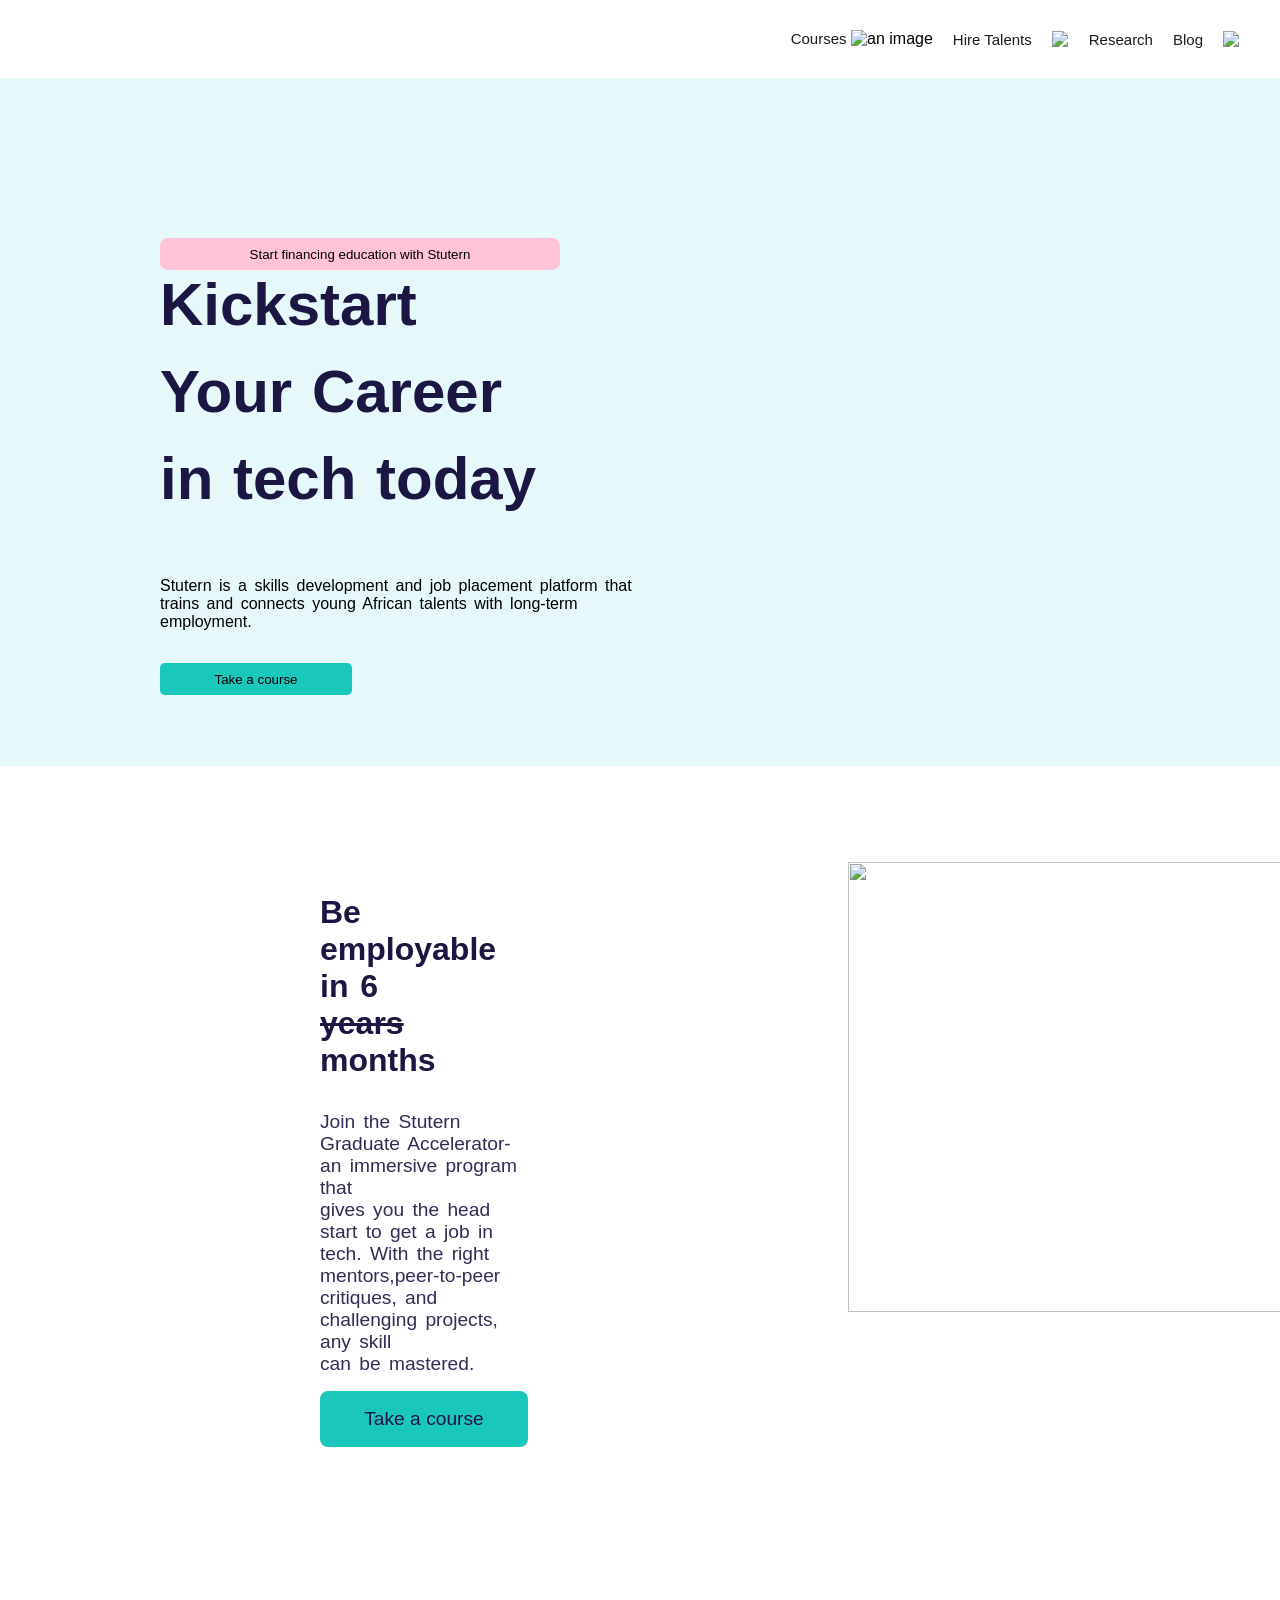
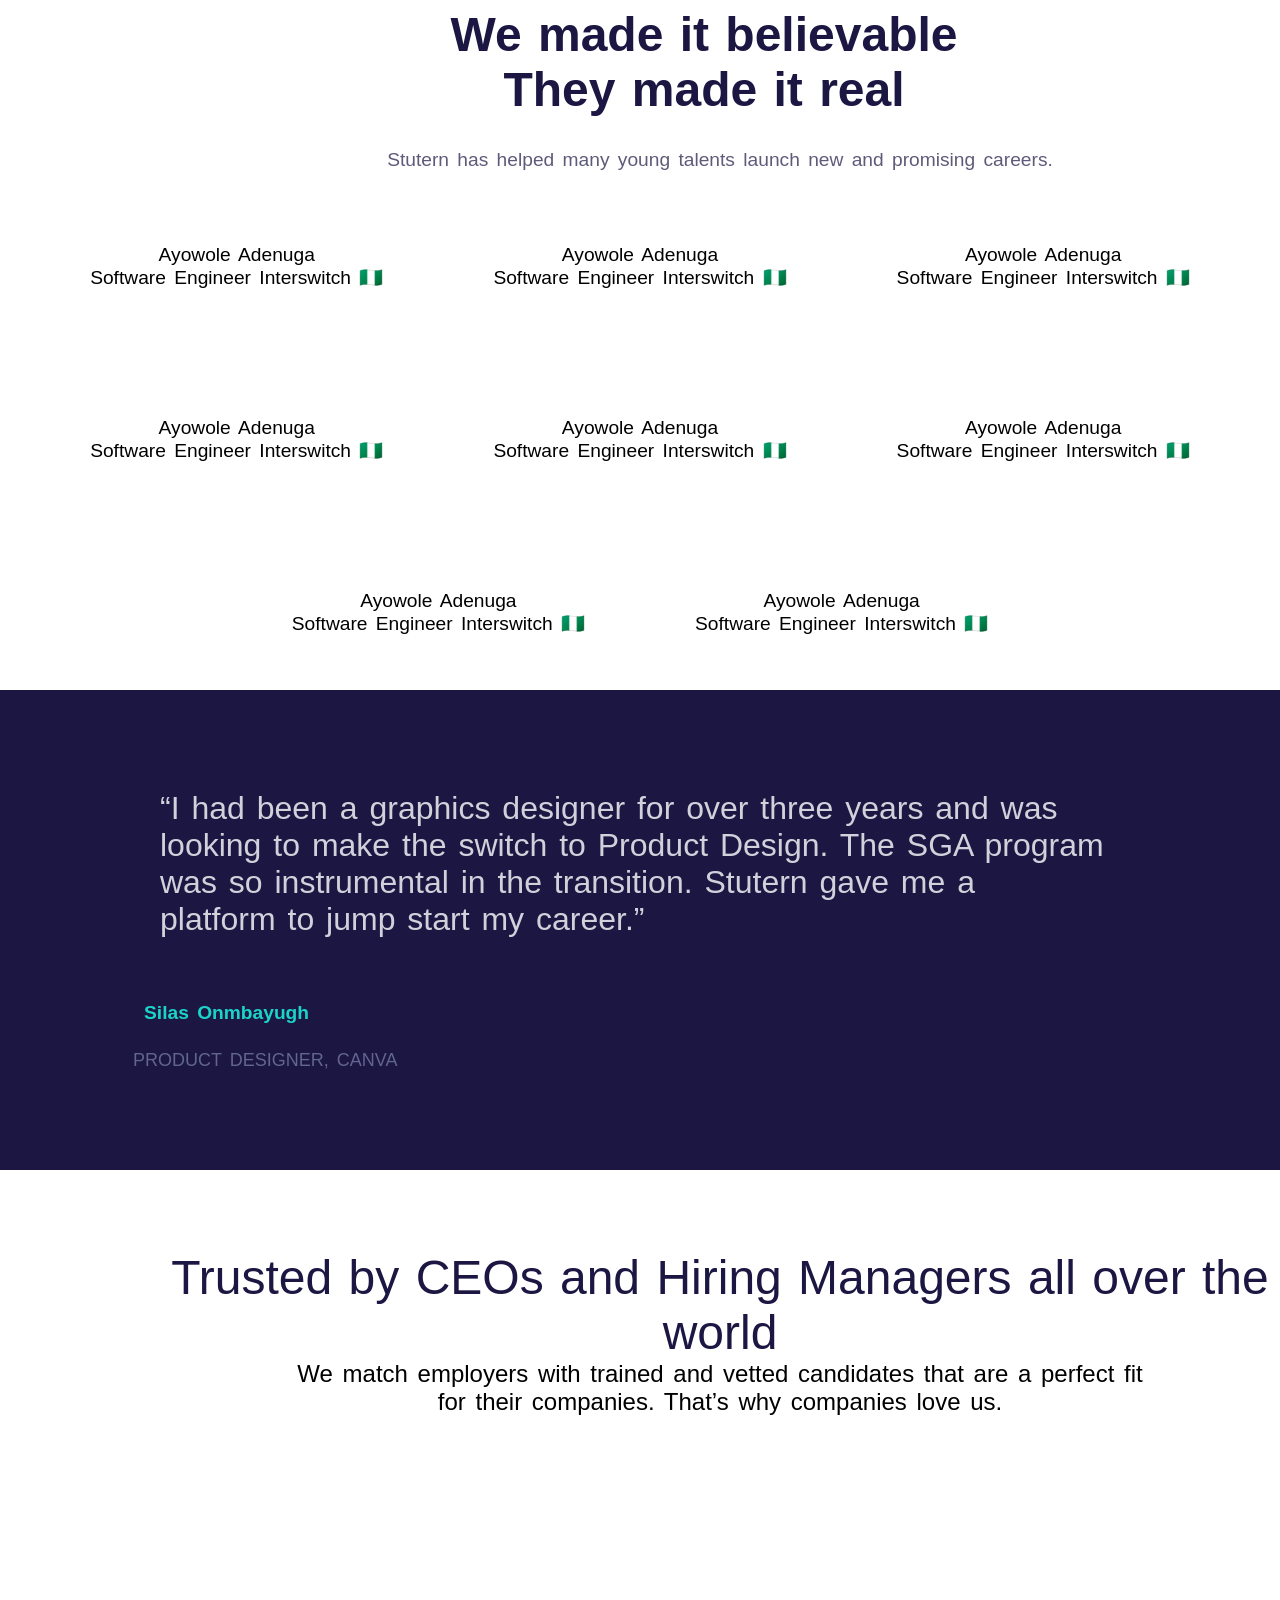
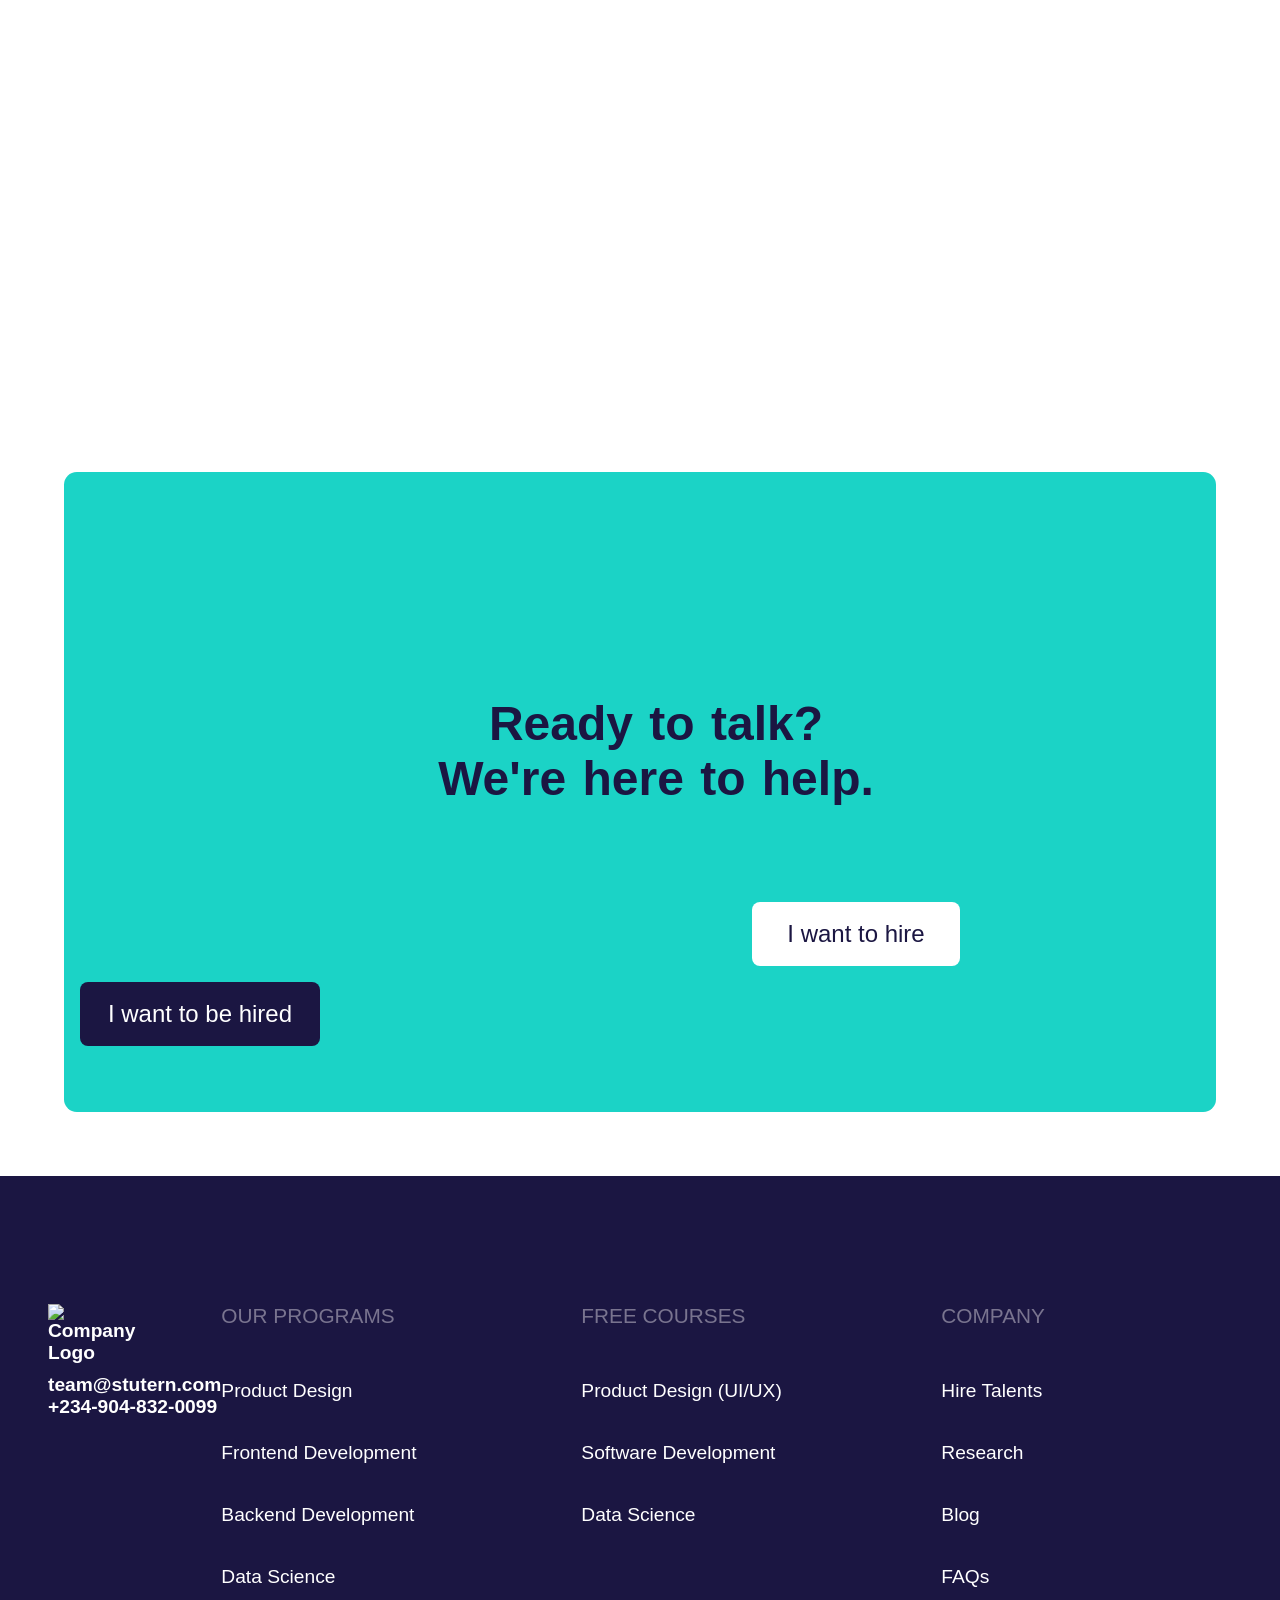
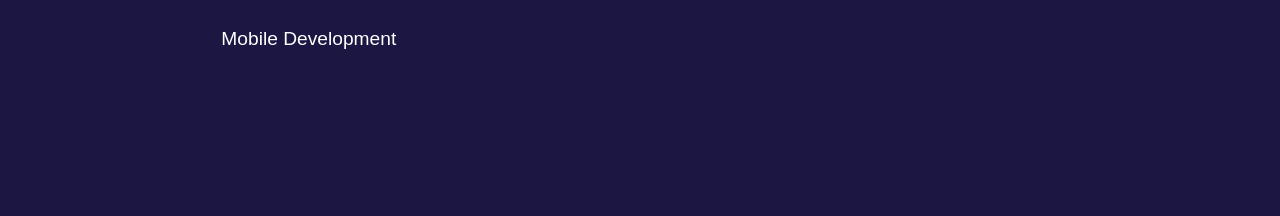
==== index.html @ 78ec4052 "a change" ====
<!DOCTYPE html>
<html lang="en">
  <head>
    <meta charset="UTF-8" />
    <meta name="viewport" content="width=device-width, initial-scale=1.0" />
    <title>Classwork</title>
    <link rel="stylesheet" href="D2W4 STUTERN Classwork.css" />
  </head>
  <body>
    <nav>
      <img src="https://cdn4.iconfinder.com/data/icons/universal-arrow-collection/64/Arrow_Direction_Navigation_Interface_UI-54-512.png" alt="an image"
      width="17px"
      height="17px">
      <a href="#">Blog</a>
      <a href="#">Research</a>
      <img src="https://cdn4.iconfinder.com/data/icons/universal-arrow-collection/64/Arrow_Direction_Navigation_Interface_UI-54-512.png" alt="an image"
      width="17px"
      height="17px">
      <a href="#">Hire Talents</a>
      <div class="dropdown">
        <a href="">Courses</a>
        <img src="https://cdn-icons-png.flaticon.com/512/626/626017.png" alt="an image"
        width="12px"
        height="12px">
        <div>
          <main class="our">Our Programs</main>
          <a href="#">Product [UI/UX]</a>
          <a href="#">Frontend Development</a>
          <a href="#">Backend Development</a>
          <a href="#">Data Science</a>
          <a href="#">Mobile Development</a>
          <p class="line">___________</p>
          <main class="our">Free Courses</main>
          <a href="#">Product [UI/UX]</a>
          <a href="#">Software Development</a>
          <a href="#">Data Analysis</a>
        </div>
      </div>
    </nav>
    <section>
      <button>Start financing education with Stutern</button>
      <p class="kick">Kickstart</p>
      <br />
      <p class="car">Your Career</p>
      <br />
      <p class="tech">in tech today</p>
      <p class="word">
        Stutern is a skills development and job placement platform that <br />
        trains and connects young African talents with long-term <br />
        employment.
      </p>
      <button class="take">Take a course</button>
      <div class="finegirl"></div>
      <div class="beauty"></div>
    </section>
    <main>
      <div class="be">
        <p class="employ">Be employable in 6 <br /><s>years</s> months</p>
        <p class="graduate">
          Join the Stutern Graduate Accelerator- an immersive program that
          <br />

          gives you the head start to get a job in tech. With the right <br />

          mentors,peer-to-peer critiques, and challenging projects, any skill
          <br />
          can be mastered.
        </p>

        <button class="a">Take a course</button>
      </div>
      <div class="money">
        <img
          class="people"
          src="../../../../Downloads/home-section (1).png"
          alt=""
        />
      </div>
    </main>

    <p class="real">
      We made it believable <br />
      They made it real <br />
    </p>
    <p class="head">
      Stutern has helped many young talents launch new and promising careers.
    </p>

    <article class="peopleArticle">
      <div class="personCard">
        <img src="../../../../Downloads/ayowole-2.png" alt="" width="200px" />
        <p>
          Ayowole Adenuga <br />
          Software Engineer Interswitch 🇳🇬
        </p>
      </div>
      <div class="personCard">
        <img src="../../../../Downloads/silas.png" alt="" width="200px" />
        <p>
          Ayowole Adenuga <br />
          Software Engineer Interswitch 🇳🇬
        </p>
      </div>
      <div class="personCard">
        <img src="../../../../Downloads/jessica.png" alt="" width="200px" />
        <p>
          Ayowole Adenuga <br />
          Software Engineer Interswitch 🇳🇬
        </p>
      </div>
      <div class="personCard">
        <img src="../../../../Downloads/tobi.png" alt="" width="200px" />
        <p>
          Ayowole Adenuga <br />
          Software Engineer Interswitch 🇳🇬
        </p>
      </div>
      <div class="personCard">
        <img src="../../../../Downloads/busayo.png" alt="" width="200px" />
        <p>
          Ayowole Adenuga <br />
          Software Engineer Interswitch 🇳🇬
        </p>
      </div>
      <div class="personCard">
        <img src="../../../../Downloads/chinonso-2.png" alt="" width="200px" />
        <p>
          Ayowole Adenuga <br />
          Software Engineer Interswitch 🇳🇬
        </p>
      </div>
      <div class="personCard">
        <img src="../../../../Downloads/ayowole-2.png" alt="" width="200px" />
        <p>
          Ayowole Adenuga <br />
          Software Engineer Interswitch 🇳🇬
        </p>
      </div>
      <div class="personCard">
        <img src="../../../../Downloads/silas.png" alt="" width="200px" />
        <p>
          Ayowole Adenuga <br />
          Software Engineer Interswitch 🇳🇬
        </p>
      </div>
    </article>

    <div class="quote">
      <p class="moon">
        “I had been a graphics designer for over three years and was <br />
        looking to make the switch to Product Design. The SGA program <br />
        was so instrumental in the transition. Stutern gave me a <br />
        platform to jump start my career.”
      </p>
      <div class="meji">
      <img class="meat" src="../../../../Downloads/silas.png" alt="" width="200px" />
      <p class="silas">Silas Onmbayugh</p> <br><br><p class="vivi">PRODUCT DESIGNER, CANVA</p>
      
      </div>
    </div>

    <p class="ceo">Trusted by CEOs and Hiring Managers all over the world</p>
    <p class="match">
      We match employers with trained and vetted candidates that are a perfect
      fit <br />
      for their companies. That’s why companies love us.
    </p>

    <div class="bank">
      <img src="../../../../Downloads/client-paystack.png" alt="" />
      <img src="../../../../Downloads/client-opay.png" alt="" />
      <img src="../../../../Downloads/client-flutterwave.png" alt="" />
      <img src="../../../../Downloads/client-andela.png" alt="" />
      <img src="../../../../Downloads/client-reckitt_benckiser.png" alt="" />
      <img src="../../../../Downloads/client-sterling_bank.png" alt="" />
      <img src="../../../../Downloads/client-cowrywise.png" alt="" />
      <img src="../../../../Downloads/client-lifebank.png" alt="" />
      <img src="../../../../Downloads/client-interswitch.png" alt="" />
      <img src="../../../../Downloads/client-terragon.png" alt="" />
      <img src="../../../../Downloads/client-gtbank.png" alt="" />
      <img src="../../../../Downloads/client-goldman_sachs.png" alt="" />
      <img src="../../../../Downloads/client-venture_garden.png" alt="" />
      <img src="../../../../Downloads/client-venture_garden.png" alt="" />
      <img src="../../../../Downloads/client-interswitch.png" alt="" />
    </div>
    <div class="ready">
      <p class="talk">Ready to talk? <br />We're here to help.</p>
      <button class="hire">I want to hire</button
      ><button class="hired">I want to be hired</button>
    </div>

    <footer>
      <div class="barbie">
        <!-- Left-Aligned Logo and Contact Information -->
        <div class="contact-info">
          <img src="logo.png" alt="Company Logo" class="logo" />team@stutern.com
          <br />
          +234-904-832-0099
          <!-- Logo image -->
          <!-- <p>team@stutern.com</p>
          <p>Phone: (123) 456-7890</p> -->
        </div>

        <!-- Right-Aligned Lists -->
        <div class="maths">
          <ul class="list">
            <ul class="pro">
             OUR PROGRAMS
            </ul>
            <li>Product Design</li>
            <li>Frontend Development</li>
            <li>Backend Development</li>
            <li>Data Science</li>
            <li>Mobile Development</li>
          </ul>

          <ul class="list">
            <ul class="pro">
             FREE COURSES
            </ul>

            <li>Product Design (UI/UX)</li>
            <li>Software Development</li>
            <li>Data Science</li>
          </ul>

          <ul class="list">
            <ul class="pro">
             COMPANY
            </ul>
            <li>Hire Talents</li>
            <li>Research</li>
            <li>Blog</li>
            <li>FAQs</li>
          </ul>
        </div>
      </div>
    </footer>
  </body>
</html>
---- D2W4 STUTERN Classwork.css ----
*{
    margin: 0;
    padding: 0;
    box-sizing:border-box;
    font-family: 'Lucida Sans', 'Lucida Sans Regular', 'Lucida Grande', 'Lucida Sans Unicode', Geneva, Verdana, sans-serif;
    /* outline: 1px solid; */
}
body{
    background-color: white;
}

nav{
    display: flex;
    flex-direction: row-reverse;
    justify-content: right;
    align-items: center;
    gap: 20px;
    padding: 30px 40px;
    background-color: #fff;
}
a{
    color: #1C1C1C;
    text-decoration: none;
    font-size: 15px;
}
.dropdown{
    position: relative;
}
.dropdown div{
    position: absolute;
    background-color: white;
    display: none;
    flex-direction: column;
    padding: 1rem;
    gap: 0.3rem;
    width: 18rem;
    z-index: 1;

}
main a{
    font-size: medium;

}
.our{
    color: #665A4F;
}
.line{
    position: relative;
    margin-right: 10rem;
}
.dropdown:hover div{
    display: flex;
}
section{
    width: 100%;
    height: 43rem;
background-color: #e6f8f9;
}


/* .finegirl{
    width: 300px;
    height: 500px;
    background-color: red;
    margin: auto;
} */
.beauty{
    width: 300px;
    height: 450px;
    background-color:yellow;
    margin: auto;
    left: 30rem;
    bottom: 55.7rem;
    /* bottom: 10rem; */
    border-radius: 0.5rem 0.5rem 0 0;
    position: relative;
    background: url(../../../../Downloads/red\ girl.png);
    background-position: center;
    background-size: cover;
}
.finegirl{
    background-color: red;
    width: 300px;
    height: 500px;
    margin-left:60rem;
    position: relative;
    bottom: 33rem;
    border-radius: 0.5rem;
    background: url(../../../../Downloads/blue\ girl.png);
    background-position: center;
    background-size: cover;
}
p{
    margin-left: 10rem;
    word-spacing: 3px;
}
button{
    margin-top: 10rem;
    width: 25rem;
    height: 2rem;
    background-color:#FFC2D6;
    margin-left: 10rem;
    border-radius: 0.5rem;
    outline: none;
    border: none;
}
.kick,
.car,
.tech{
    color: #1B1642;
    font-size: 60px;
    font-weight: 800;
}
.word{
    margin-top: 4rem;
}
.take{
    margin-top: 2rem;
    background-color: #1AC8BB;
    width: 12rem;
    height: 2rem;
    border-radius:0.3rem;
}

.be{
    margin-top: 8rem;
    margin-left:10rem ;
}
.employ{
    font-size: xx-large;
    color: #1B1642;
    font-weight: 600;
}
.graduate{
    margin-top: 2rem;
    color: #1B1642;
    opacity: 0.9;
    font-size: larger;
}
.join{
margin-left: 5rem;
}
main{
    display: flex;
    gap: 20rem;
}
.a{
    width: 13rem;
    height: 3.5rem;
    color: #1B1642;
    font-size: larger;
    background-color: #1AC8BB;
    margin-top: 1rem;
}
.money{
    border-radius: 0;
}
.people{
    margin-top: 6rem;
     width: 650px;
    height: 450px; 
    border-radius: none;
    margin-right: 3rem;
}
.real{
    /* margin: 18rem; */
    margin-top: 10rem;
    margin-left: 8rem;
    text-align: center;
    font-size: 3rem;
    font-weight: 600;
    color: #1B1642;
}
.head{
    text-align: center;
    margin-top: 2rem;
    font-size: larger;
    color: #1B1642;
    opacity: 0.7;
}
.peopleArticle{
    /* background-color: blueviolet; */
    display: flex;
    
    justify-content: center;
    align-items: center;
    gap: 4rem ;
    flex-wrap: wrap;
    
    flex-wrap: wrap;
    padding: 5px;
    gap: 10px;

}
.peopleArticle div img{
    border-radius: 50%;
}

.personCard{
    padding: 50px;
    justify-content: center;
    align-items: center;
    text-align: center;
    
}
.personCard p{
    align-content: center;
    text-align: center;
    margin-left: 0;
    font-size: larger;
}
.quote{
    width: 100%;
    height: 30rem;
    background-color: #1B1642;
    align-content: center;
    justify-items: center;
}
.moon{
    font-size: 2rem;
    color: #D2D0DB;
    /* margin-bottom: 5rem; */
}
.meji{
    display: flex;
    margin: 0;
}
.meat{
    border-radius: 50%;
    width: 7rem;
    margin-top: 3rem;

}
.silas{
    margin-top: 4rem;
    margin-left: 2rem;
    font-size: larger;
    color: #1BD3C6;
    font-weight: 600 ;

}
.vivi{
    margin-top: 7rem;
    margin-left: -11rem;
    color: #61658F;
    font-size: large;
}
.ceo{
    margin-top: 5rem;
    font-size: 3rem;
    color: #1B1642;
    text-align: center;
}
.match{
    color: black;
    font-size: 1.5rem;
    text-align: center;
}
.bank{
    width: 84rem;
    height: 400px;
    margin: auto;
    /* background-color: red; */
    margin-bottom: 10rem;
    margin-top: 6rem;
}
.bank img{
    margin: 2rem;
    
}
.ready{
    margin: auto;
    width: 90%;
    height: 40rem;
    background-color: #1BD3C6;
    border-radius: 0.8rem;
}
.talk{
    text-align: center;
   font-size: 3rem;
   font-weight: 600;
   position: relative;
   top: 14rem;
   right: 4rem;
   color: #1B1642;
}
.hire{
    margin-top: 20rem;
    width: 13rem;
    height: 4rem;
    margin-left: 43rem;
    background-color: #fff;
   color: #1B1642;
font-size: 1.5REM;
    /* display: flex; */
}
.hired{
    width: 15rem;
    height: 4rem;
    margin-right: 22rem;
    margin: 1REM;
   background-color: #1B1642;
   color: #fff;
font-size: 1.5REM;


}
footer{
    margin-top: 4rem;
    background-color: #1B1642;
    width: 100%;
    height: 40rem;
}
.team{
    margin-top: 5rem;
    margin-left: 5rem;
    display: flex;
}
 /* Main container with offset */
 .container {
    padding-left: 100px;  /* Moves everything inside to the right */
    /* padding-top: 20px; */
}

/* Flexbox to align square and paragraphs */
.content {
    display: flex;
    align-items: flex-start; /* Aligns all items to the top */
    gap: 14Rem; /* Adds space between square and text */
    margin-top: 5rem;
}

/* Square styling */
.words {
    width: 500px;
    height: 300px;
    background-color:#262A2D;
}

/* Paragraph styling */
.text-container p {
    margin: 0; /* Removes default paragraph margin for better alignment */
    display: flex;
    flex-direction: column-reverse;
}

/* Styles for individual paragraphs */
.text-container p:first-of-type {
    margin-top: 1rem;
    font-size: 28px;
    font-weight: 600;
    color: #fff;
}

.text-container p:nth-of-type(2) {
    font-size: 18px;
    color: #fff;
    margin-top: 2rem;
}
a{
    text-decoration: none;
}

.text-container p:nth-of-type(3) {
    font-size: 18px;
    color: #fff;
    margin-top: 14px;
}
.data{
    align-items: center;
    justify-content: last baseline;
}


.barbie {
    display: flex;
    justify-content: space-between;  /* Spreads out contact and list sections */
    align-items: flex-start;
  }

   .contact-info {
    display: flex;
    flex-direction: column;
    align-items: flex-start;
    text-align: left;                /* Aligns text to the left */
    max-width: 200px;
    margin: 0;
    color: white;
    font-size: larger;
    font-weight: 600;
    margin-left: 3rem;
    /* margin-left: 3rem; */
    /* max-width: 200px;                Limits the width for better alignment  */
  } 

  .logo {
    width: 100px;                    /* Sets the logo width */
    margin-bottom: 10px;             /* Adds space below the logo */
    padding-top: 8rem;

  }
 

  .maths {
    display: flex;                   /* Places items in a row */
    gap: 40px;                       /* Reduces spacing between lists */
    justify-content: flex-end;       /* Aligns lists to the right side */
    padding-top: 8rem;
    margin-right: 10rem;
  }

  .list {
    list-style-type: none;           /* Removes default bullet points */
    padding: 0;                      /* Removes padding around list */
    margin: 0;                       /* Removes margin around list */
    color: white;
    font-size: larger;
  }

  .list li {
    padding: 20px 0;                  /* Adds spacing between list items */
    width: 20rem;
  }
  .pro{
    color:#79748F;
    margin-bottom: 2rem;
    font-size: 1.3rem;

  }





































































/* .maths {
    display: flex;                
    gap: 80px;                    
    justify-content: flex-end; 
    padding-top: 8rem;
    margin-right: 20rem;
  }

  .list {
    list-style-type: none;        
    padding: 0;
    margin: 0;                   
  }

  .list li {
    padding: 30px 0;               
  }
 .eng{
    justify-content: flex-start;    
    
 } */
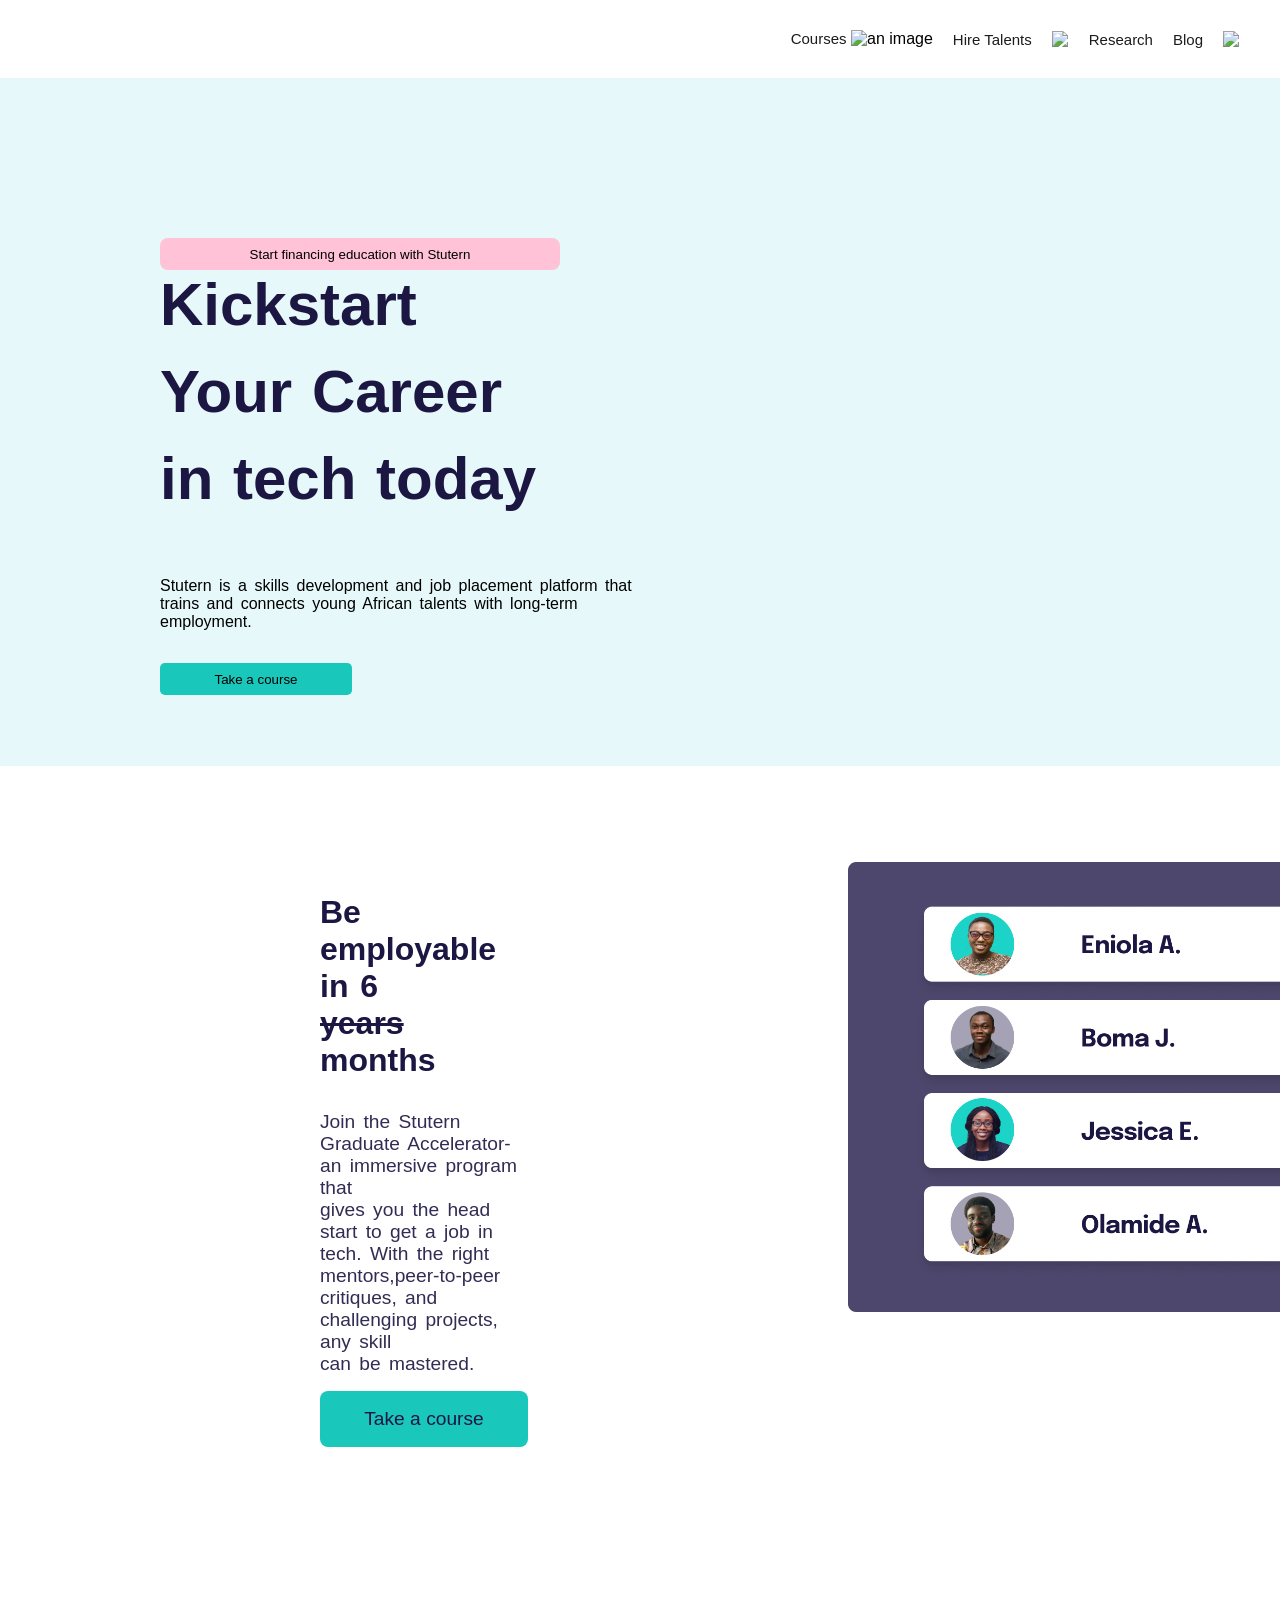
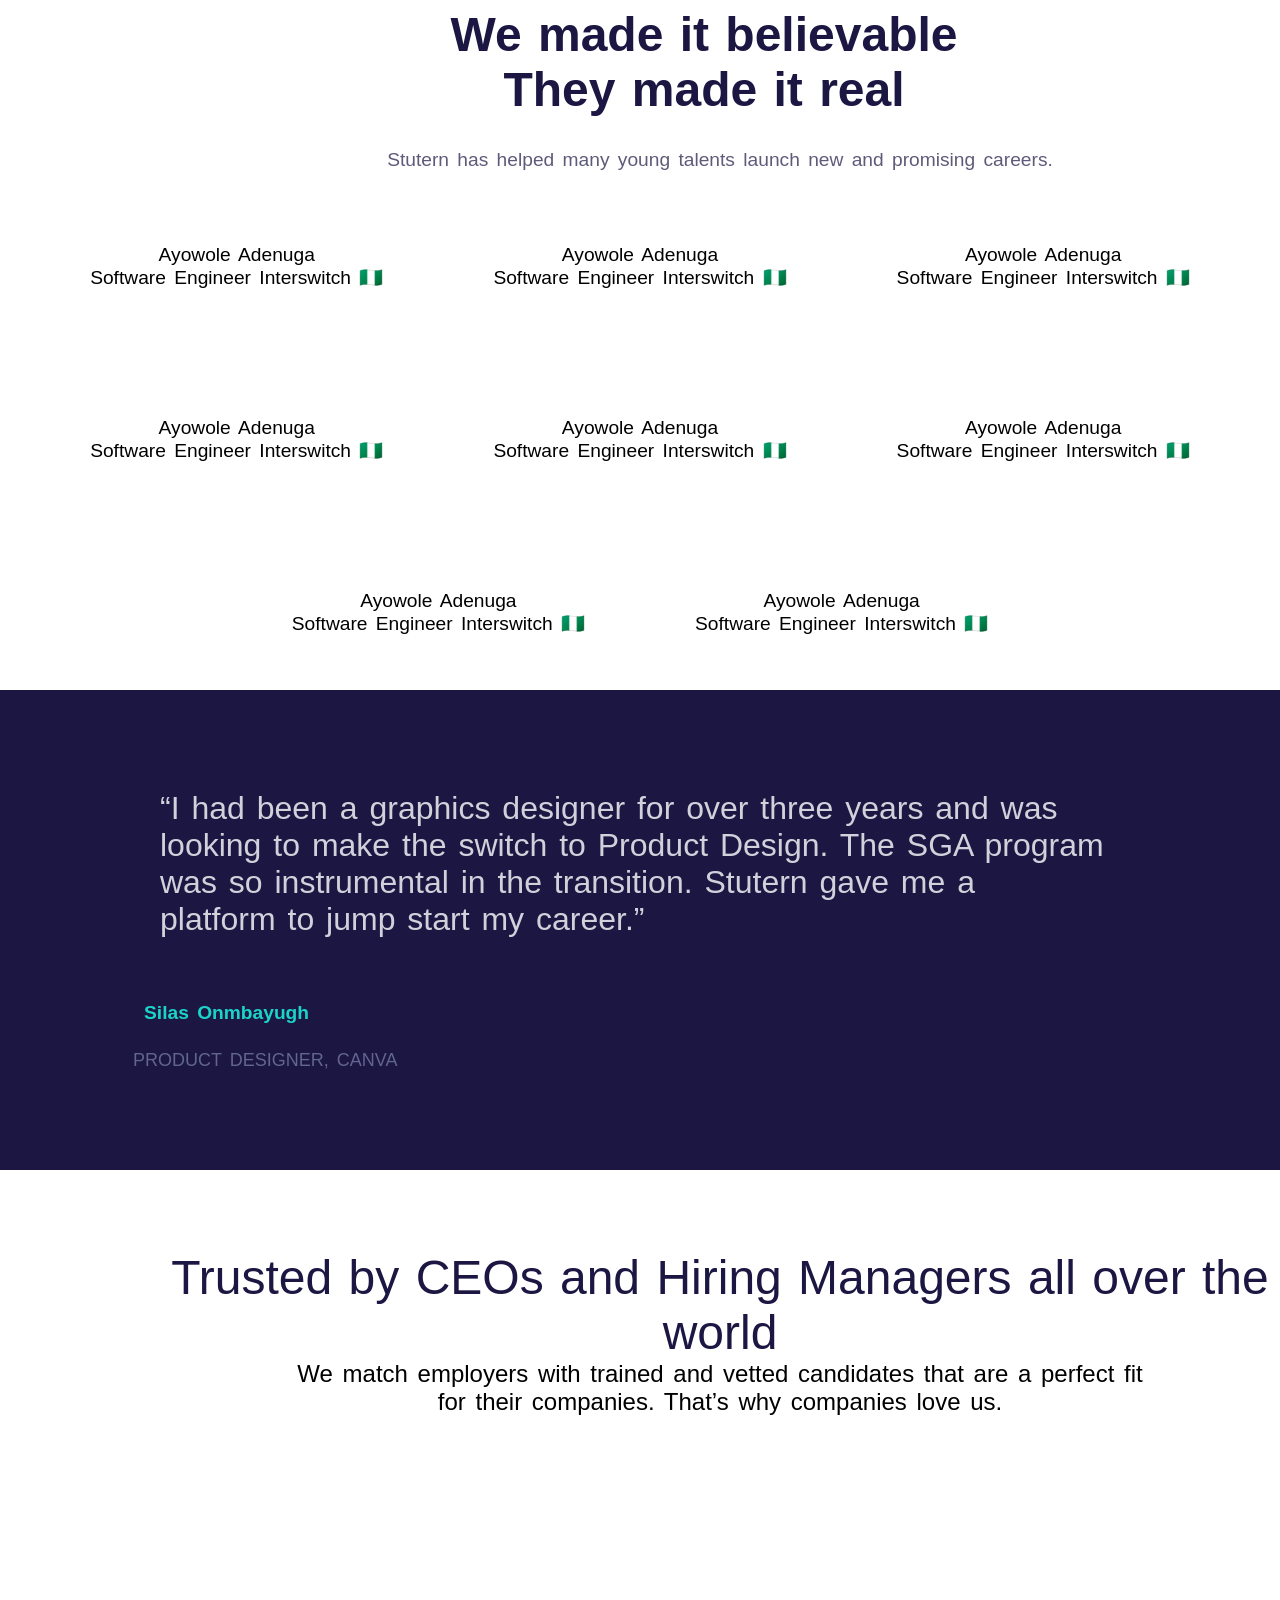
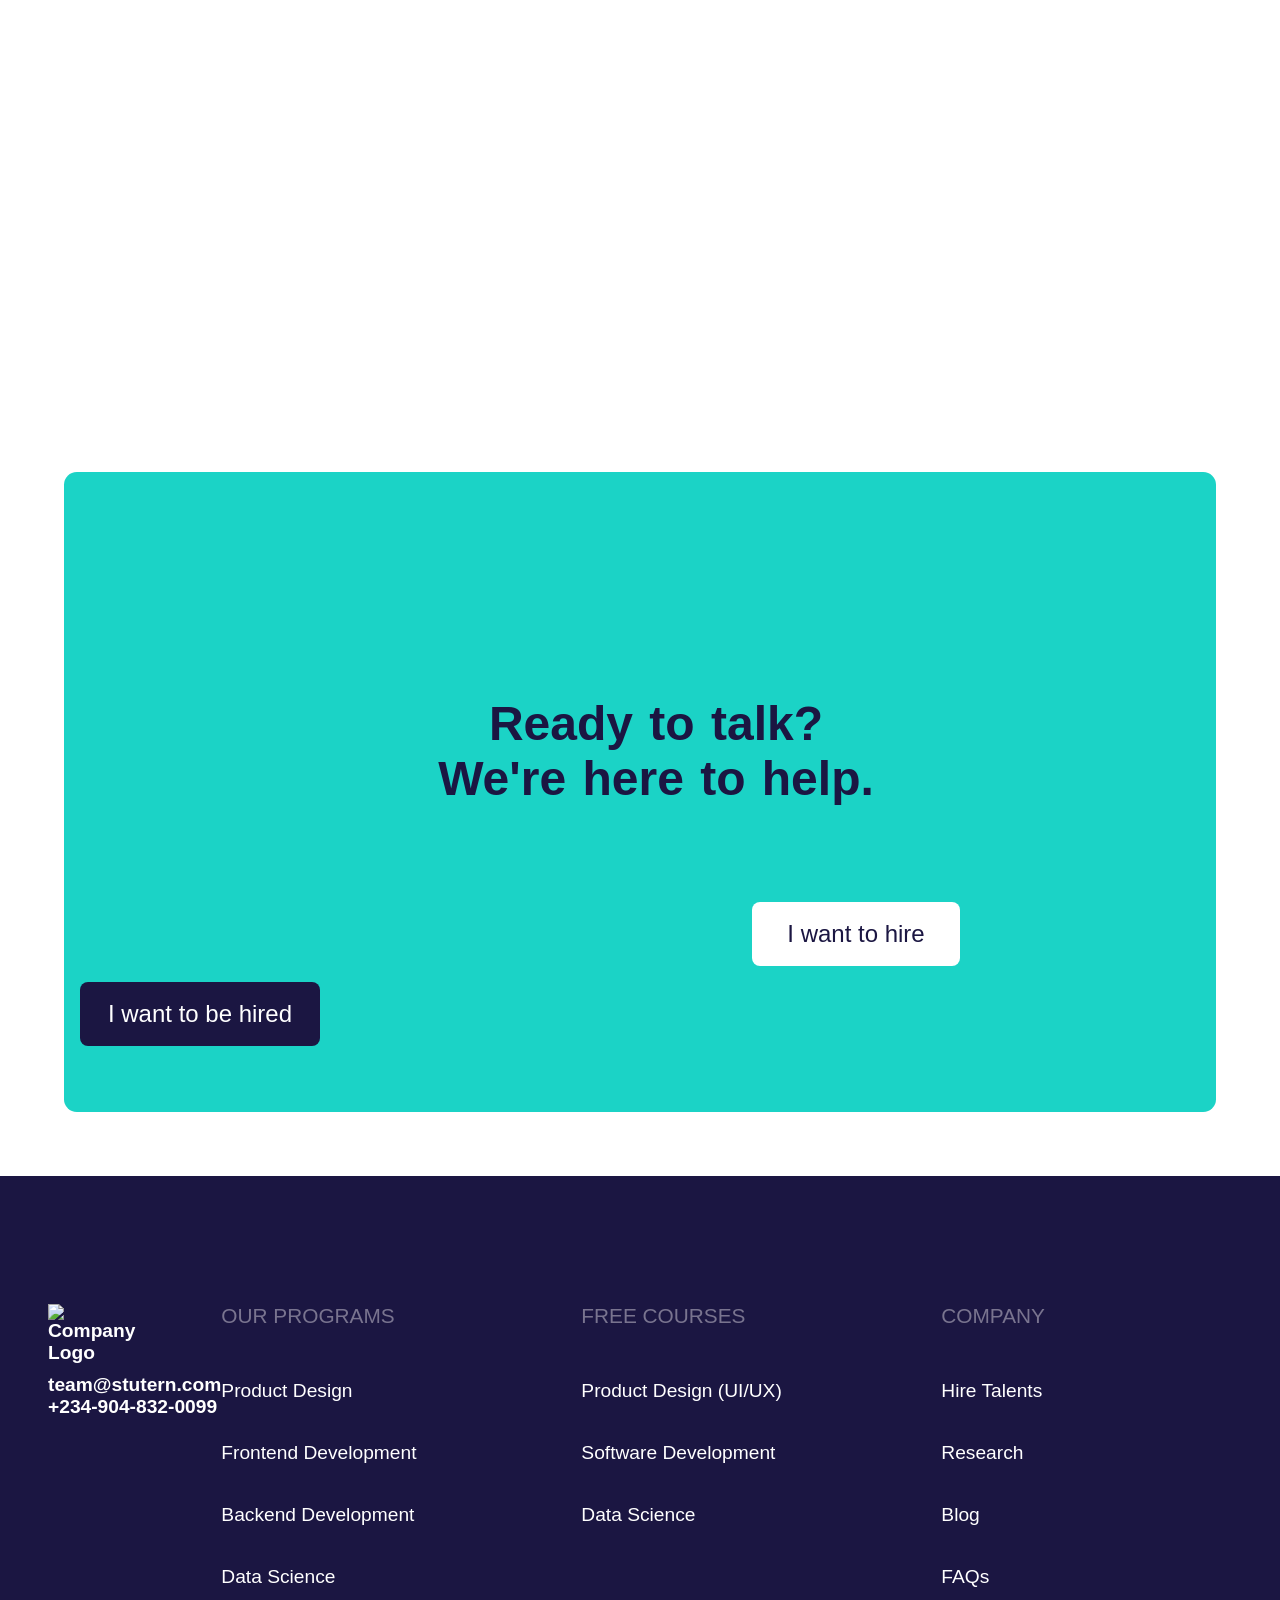
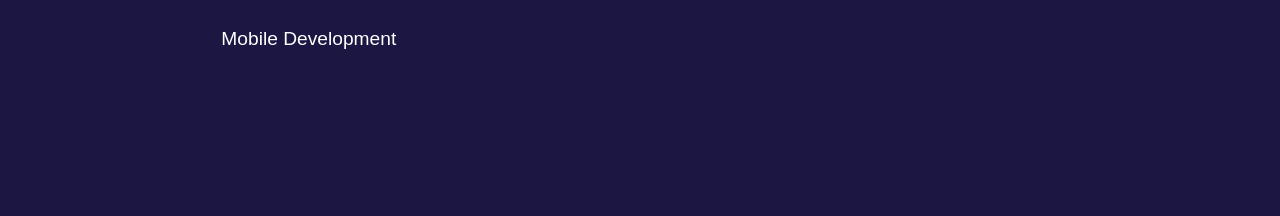
==== commit 2e2c215e: "an image" ====
--- a/index.html
+++ b/index.html
@@ -72,8 +72,8 @@
       <div class="money">
         <img
           class="people"
-          src="../../../../Downloads/home-section (1).png"
-          alt=""
+          src="home-section (1).png"
+          alt="home-section"
         />
       </div>
     </main>
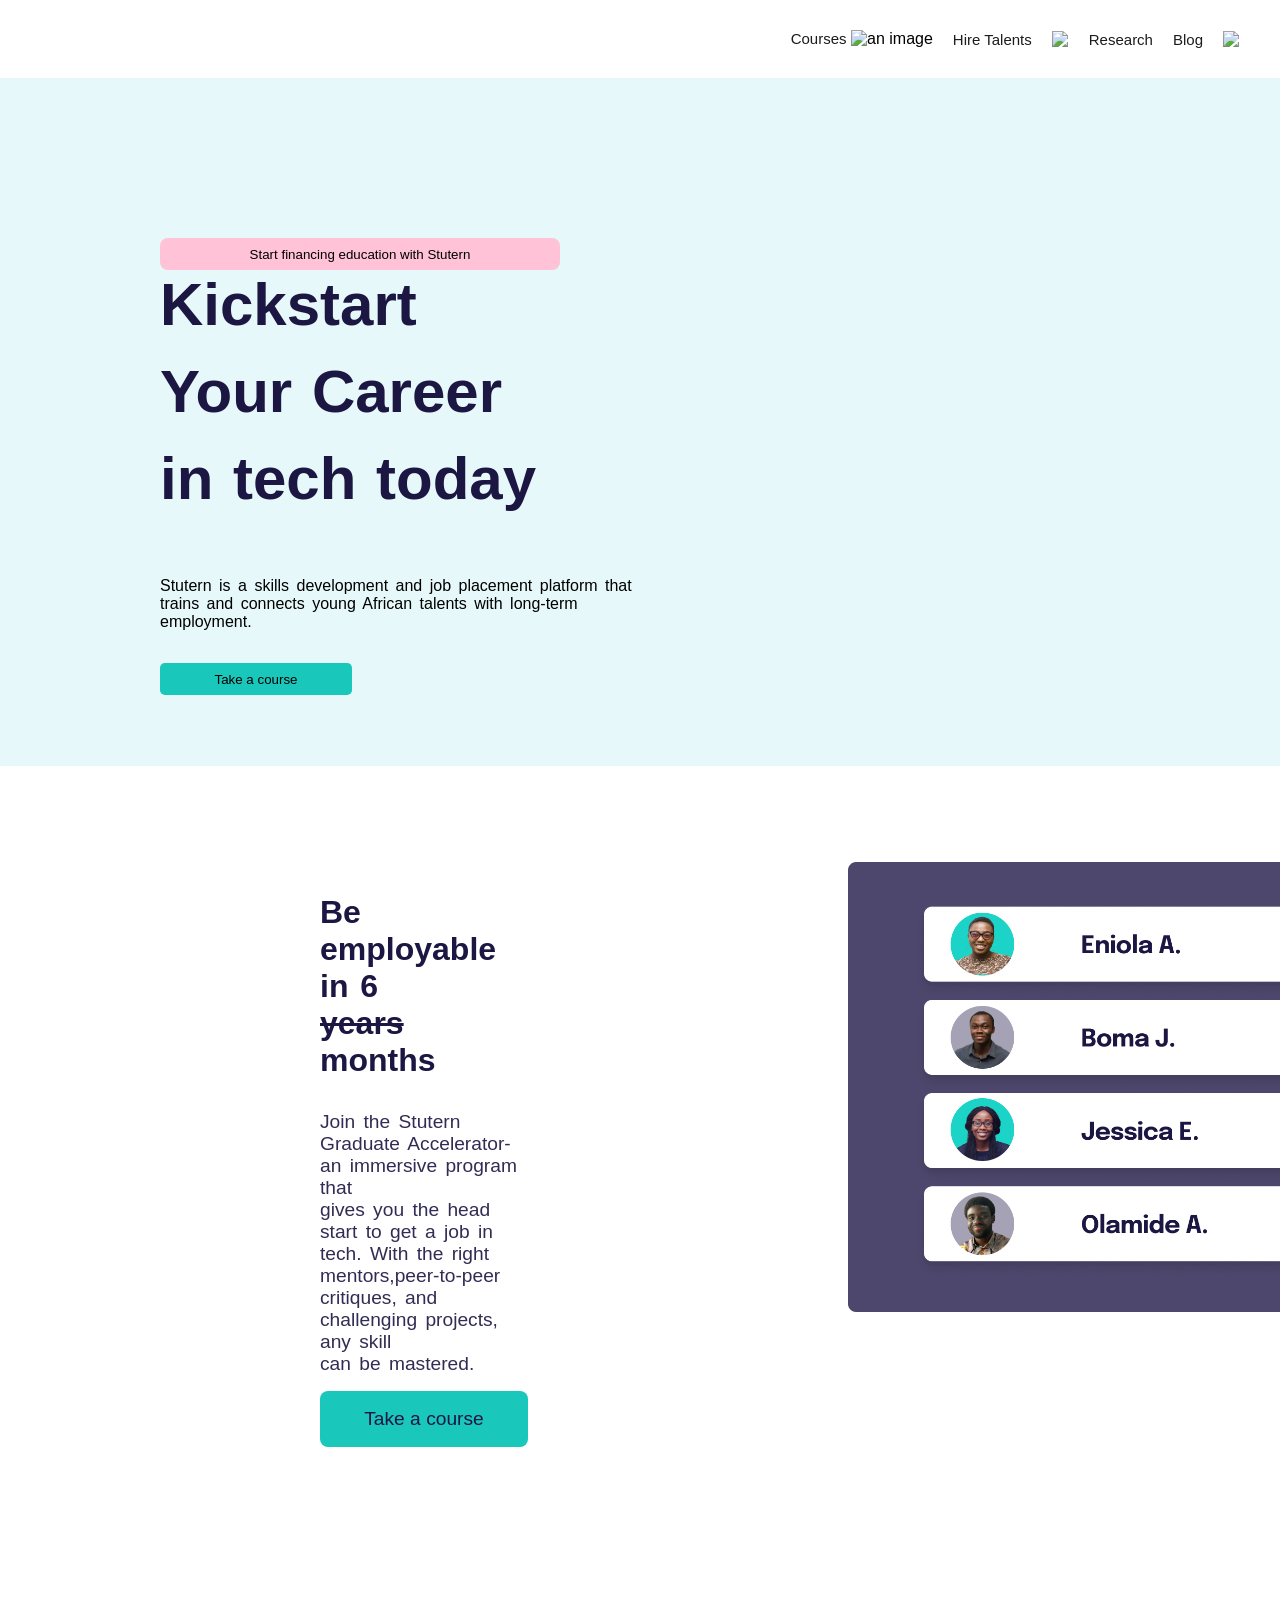
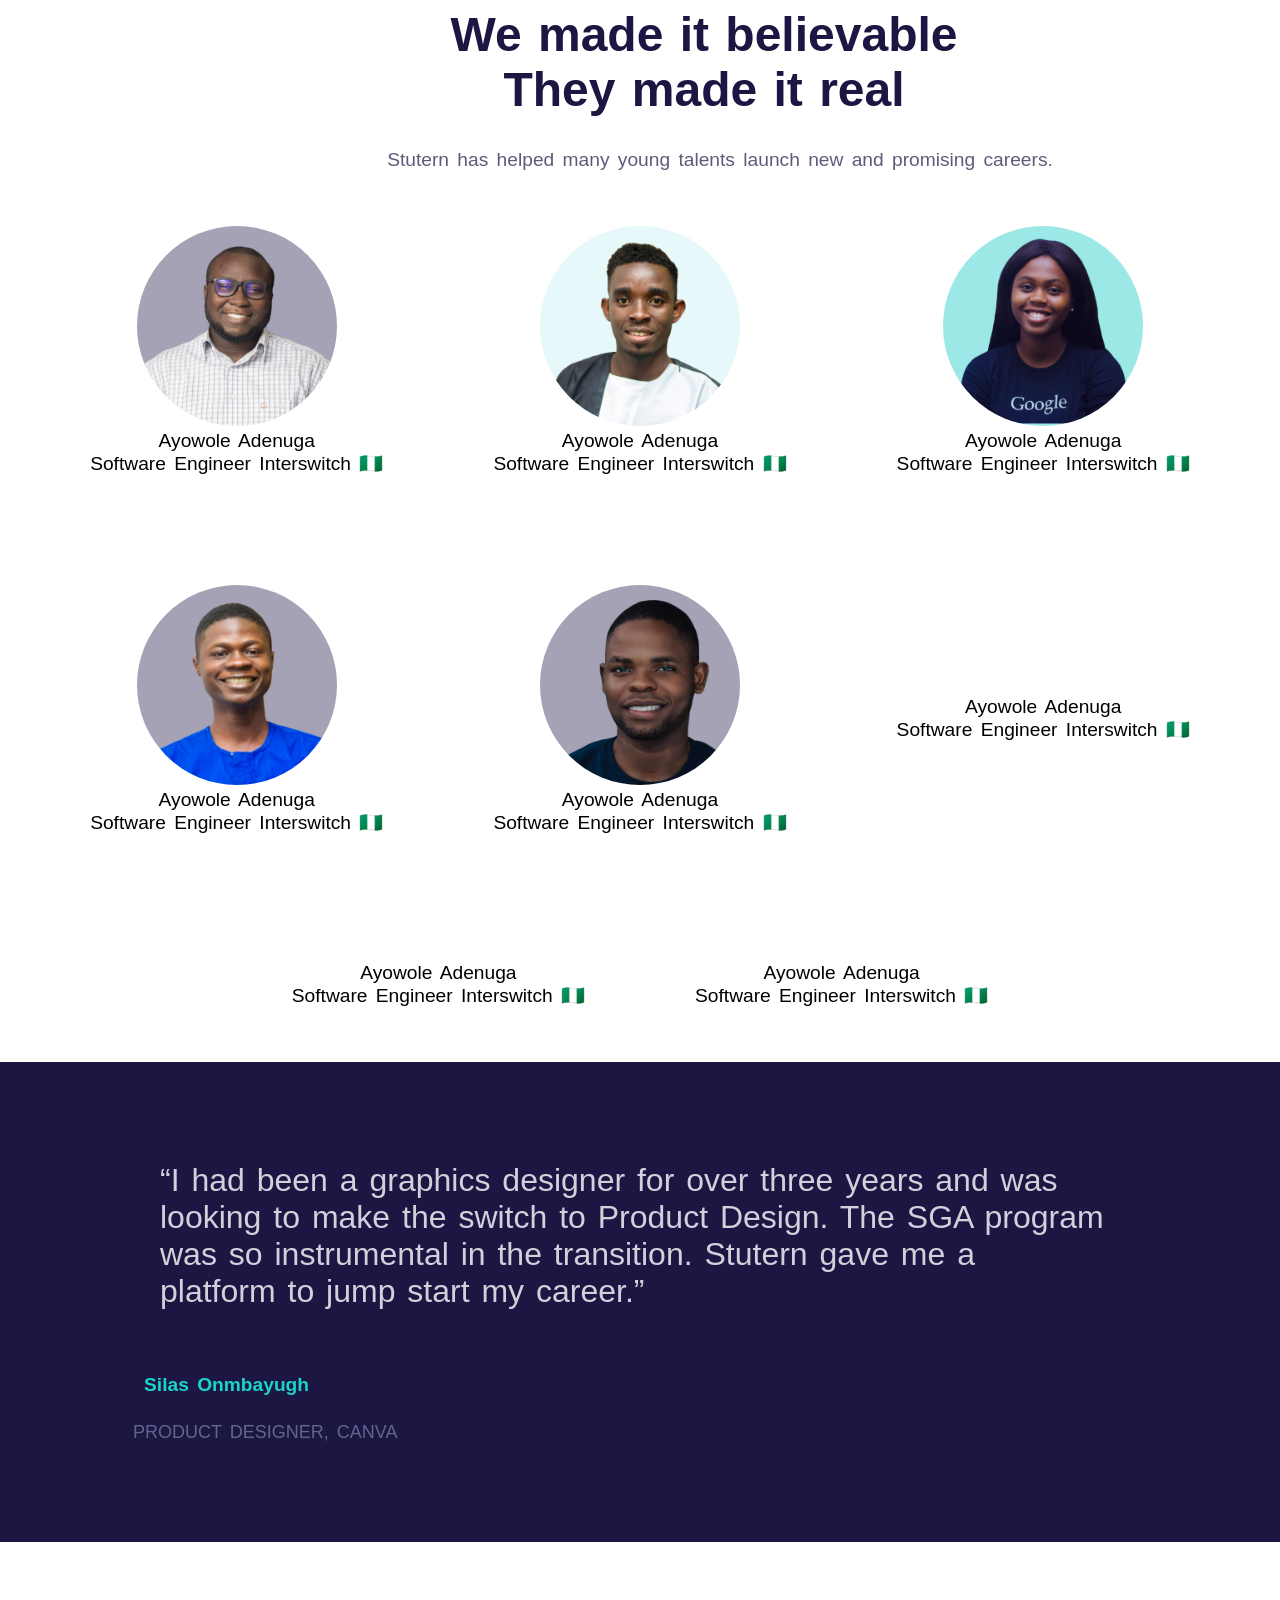
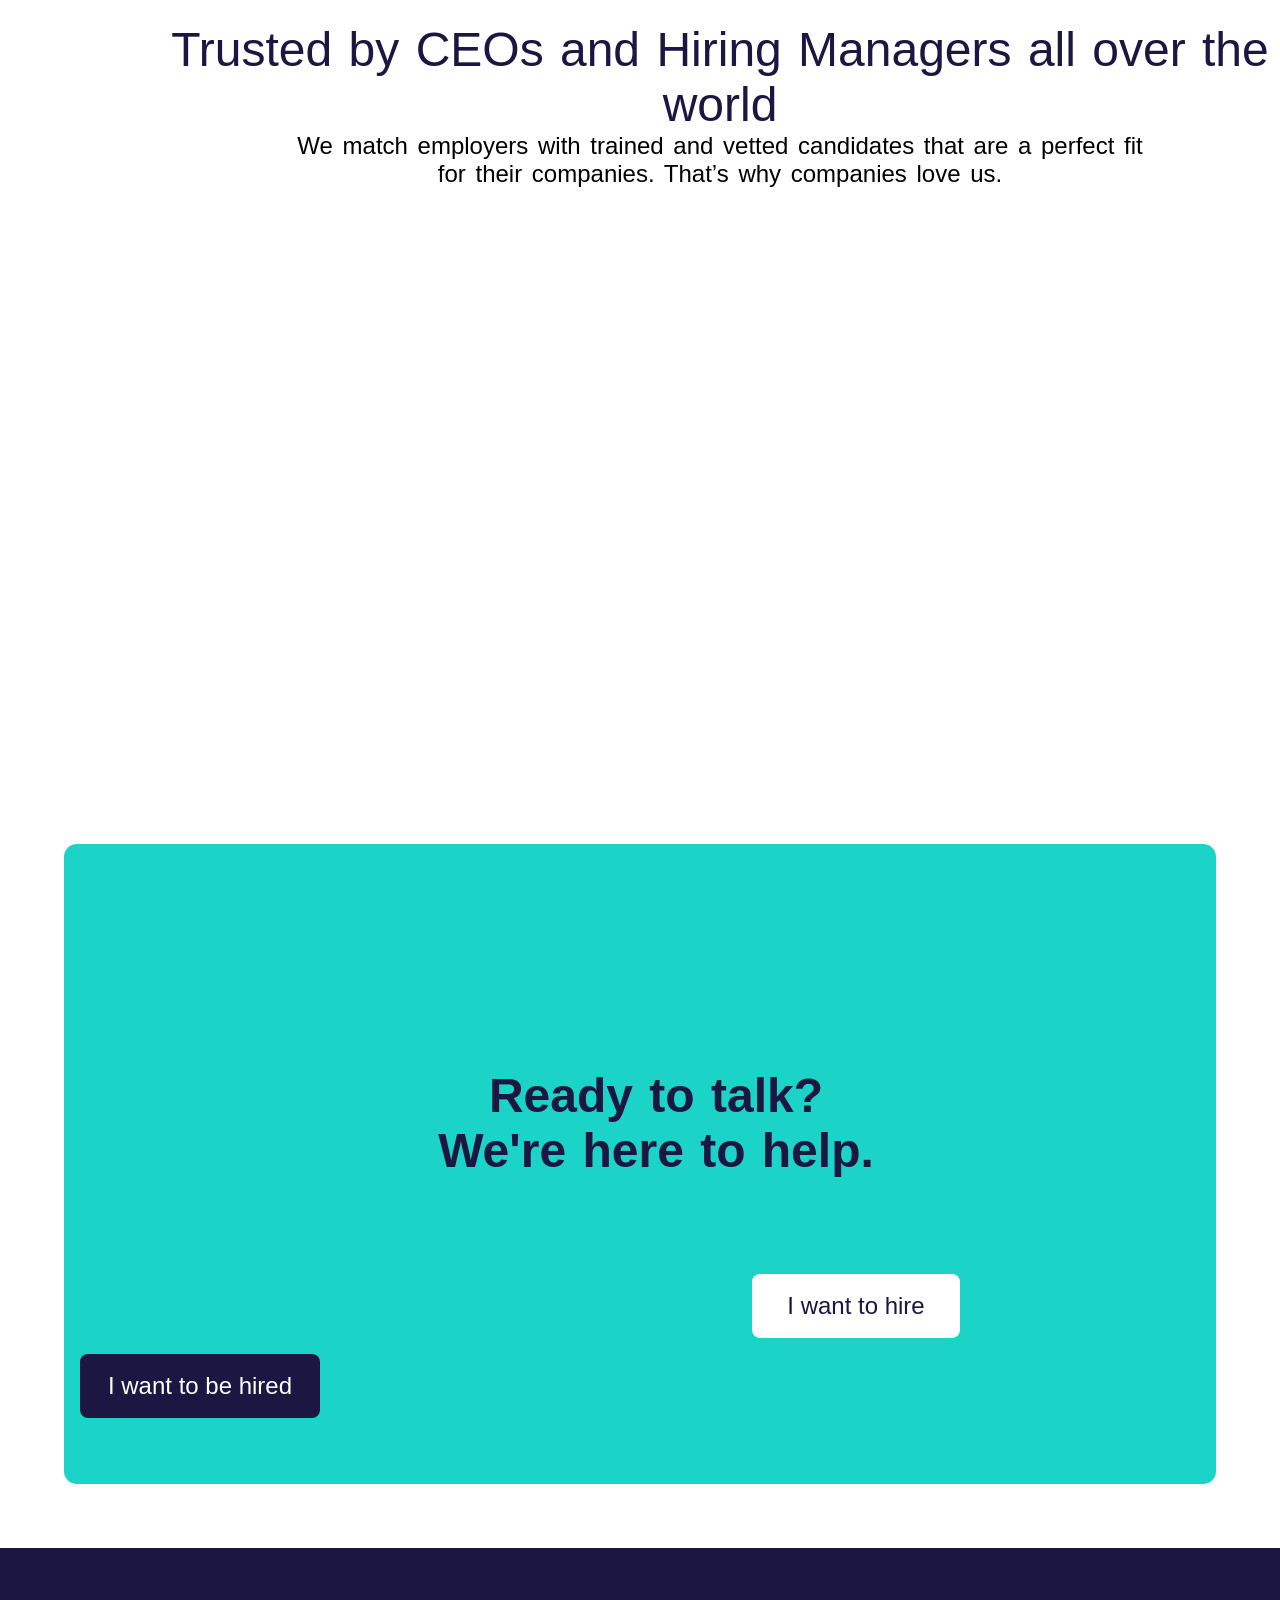
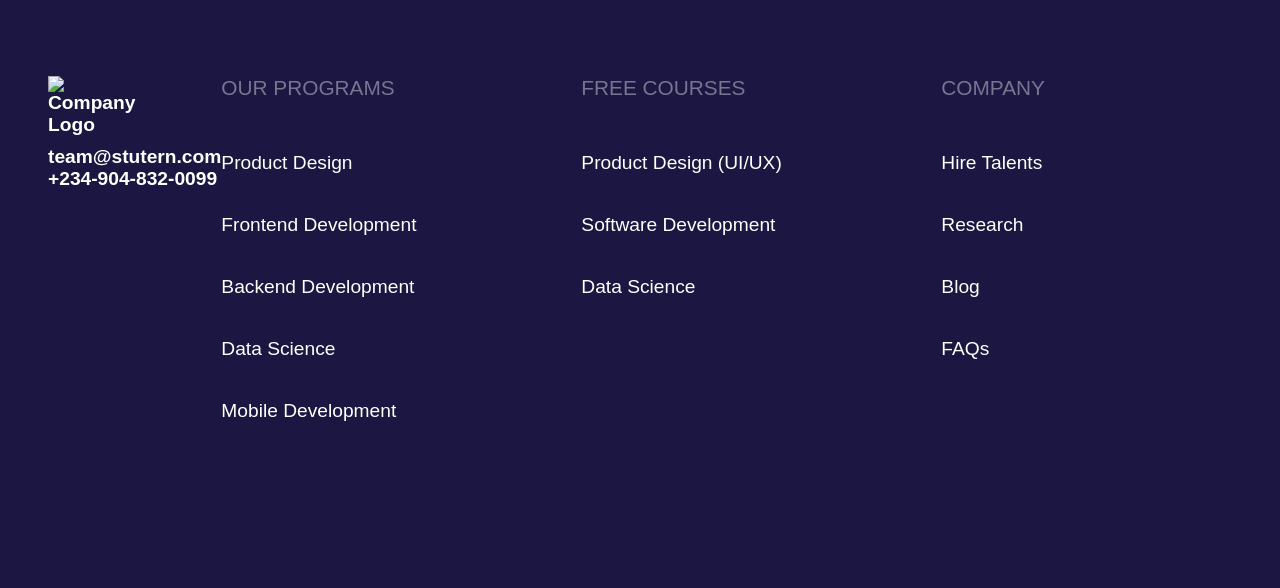
==== commit 74ebd372: "more change" ====
--- a/index.html
+++ b/index.html
@@ -88,35 +88,35 @@
 
     <article class="peopleArticle">
       <div class="personCard">
-        <img src="../../../../Downloads/ayowole-2.png" alt="" width="200px" />
-        <p>
-          Ayowole Adenuga <br />
-          Software Engineer Interswitch 🇳🇬
-        </p>
-      </div>
-      <div class="personCard">
-        <img src="../../../../Downloads/silas.png" alt="" width="200px" />
-        <p>
-          Ayowole Adenuga <br />
-          Software Engineer Interswitch 🇳🇬
-        </p>
-      </div>
-      <div class="personCard">
-        <img src="../../../../Downloads/jessica.png" alt="" width="200px" />
-        <p>
-          Ayowole Adenuga <br />
-          Software Engineer Interswitch 🇳🇬
-        </p>
-      </div>
-      <div class="personCard">
-        <img src="../../../../Downloads/tobi.png" alt="" width="200px" />
-        <p>
-          Ayowole Adenuga <br />
-          Software Engineer Interswitch 🇳🇬
-        </p>
-      </div>
-      <div class="personCard">
-        <img src="../../../../Downloads/busayo.png" alt="" width="200px" />
+        <img src="ayowole-2.png" alt="an image" width="200px" />
+        <p>
+          Ayowole Adenuga <br />
+          Software Engineer Interswitch 🇳🇬
+        </p>
+      </div>
+      <div class="personCard">
+        <img src="silas.png" alt="an image" width="200px" />
+        <p>
+          Ayowole Adenuga <br />
+          Software Engineer Interswitch 🇳🇬
+        </p>
+      </div>
+      <div class="personCard">
+        <img src="jessica.png" alt="an image" width="200px" />
+        <p>
+          Ayowole Adenuga <br />
+          Software Engineer Interswitch 🇳🇬
+        </p>
+      </div>
+      <div class="personCard">
+        <img src="tobi.png" alt="" width="200px" />
+        <p>
+          Ayowole Adenuga <br />
+          Software Engineer Interswitch 🇳🇬
+        </p>
+      </div>
+      <div class="personCard">
+        <img src="busayo.png" alt="an image" width="200px" />
         <p>
           Ayowole Adenuga <br />
           Software Engineer Interswitch 🇳🇬
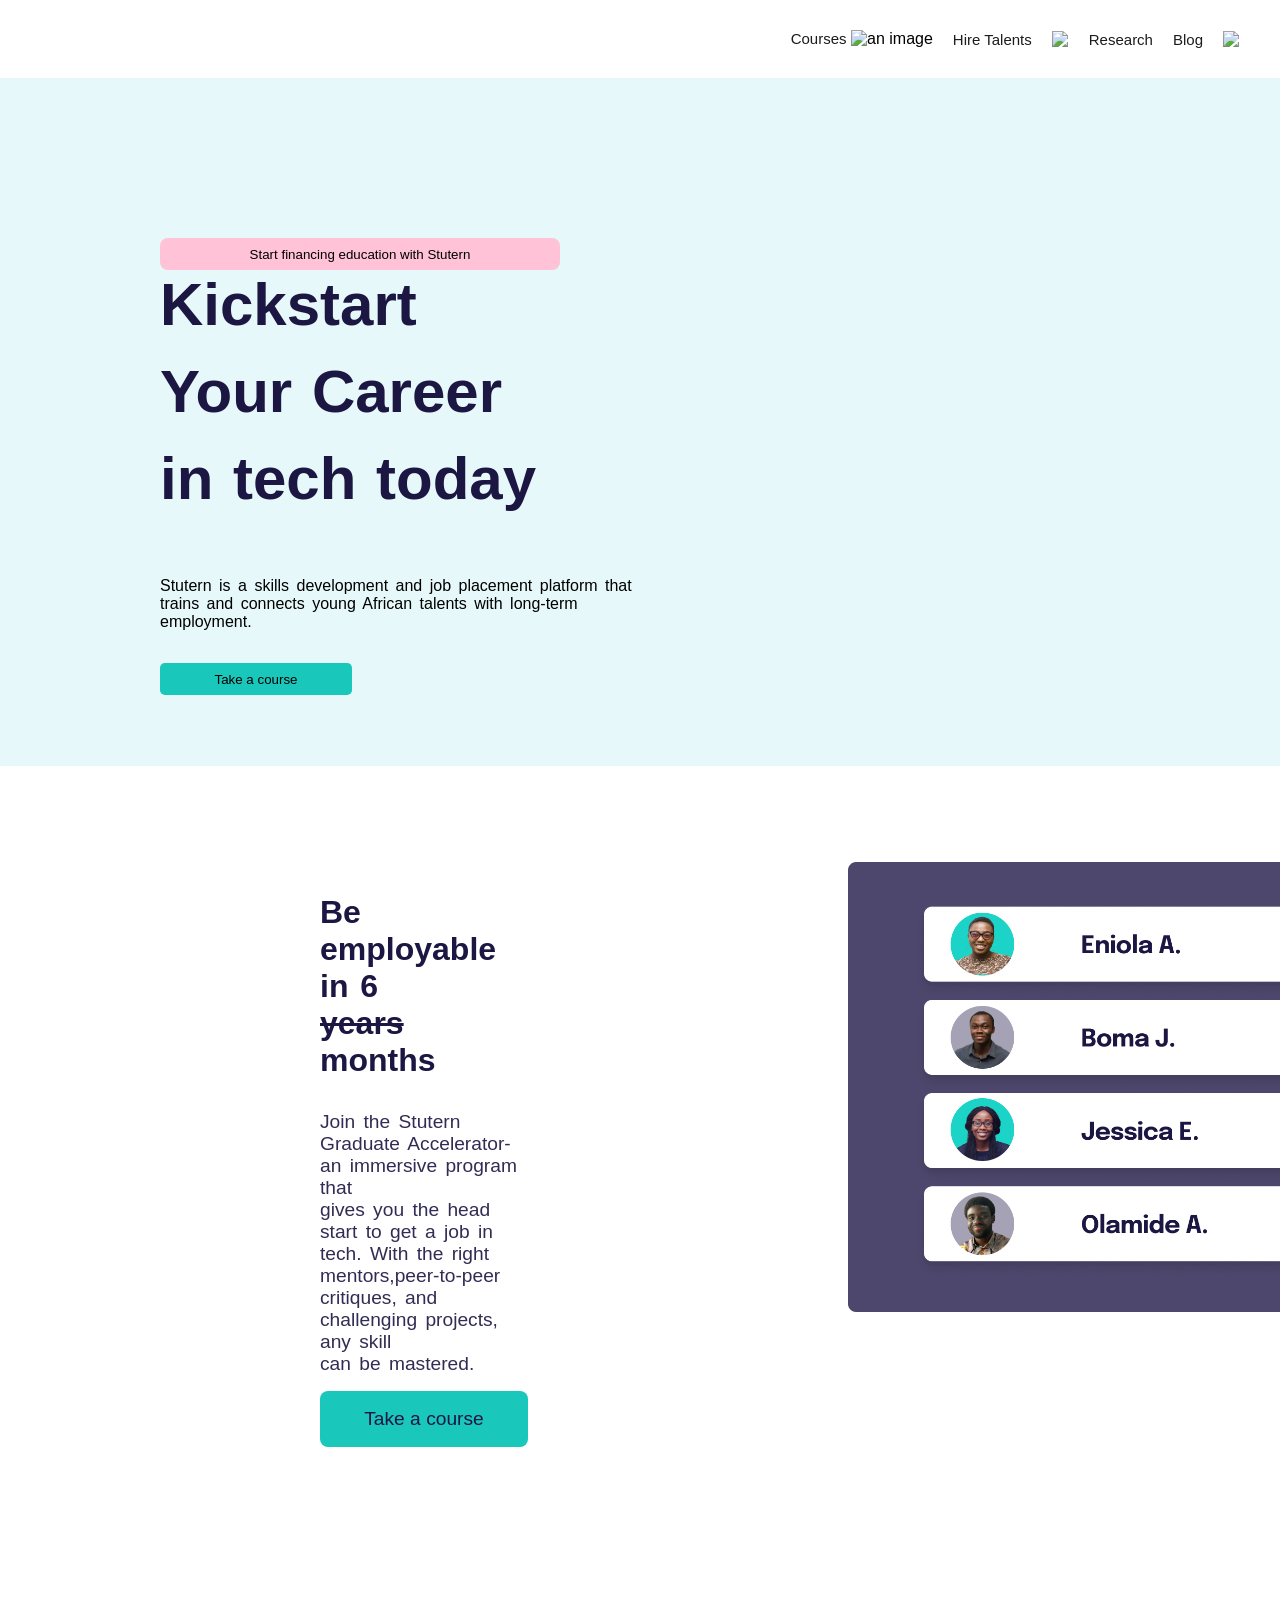
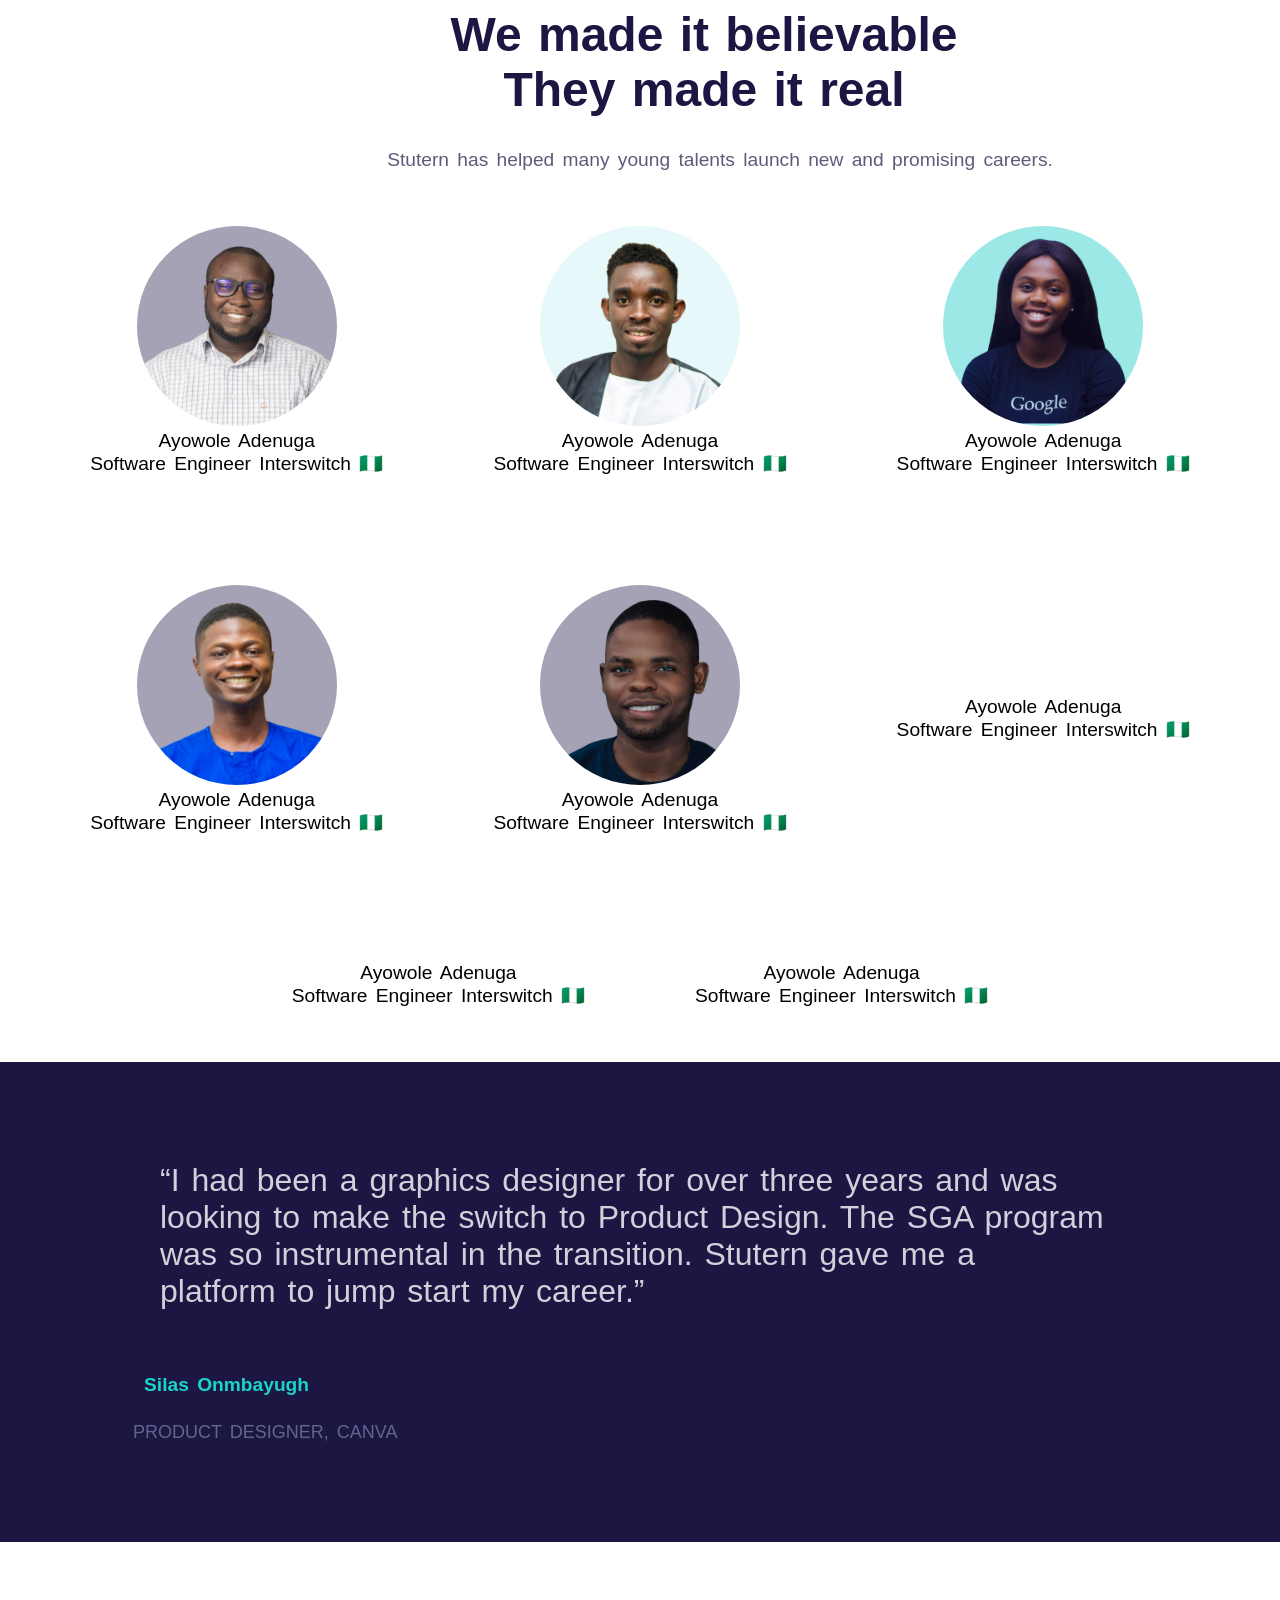
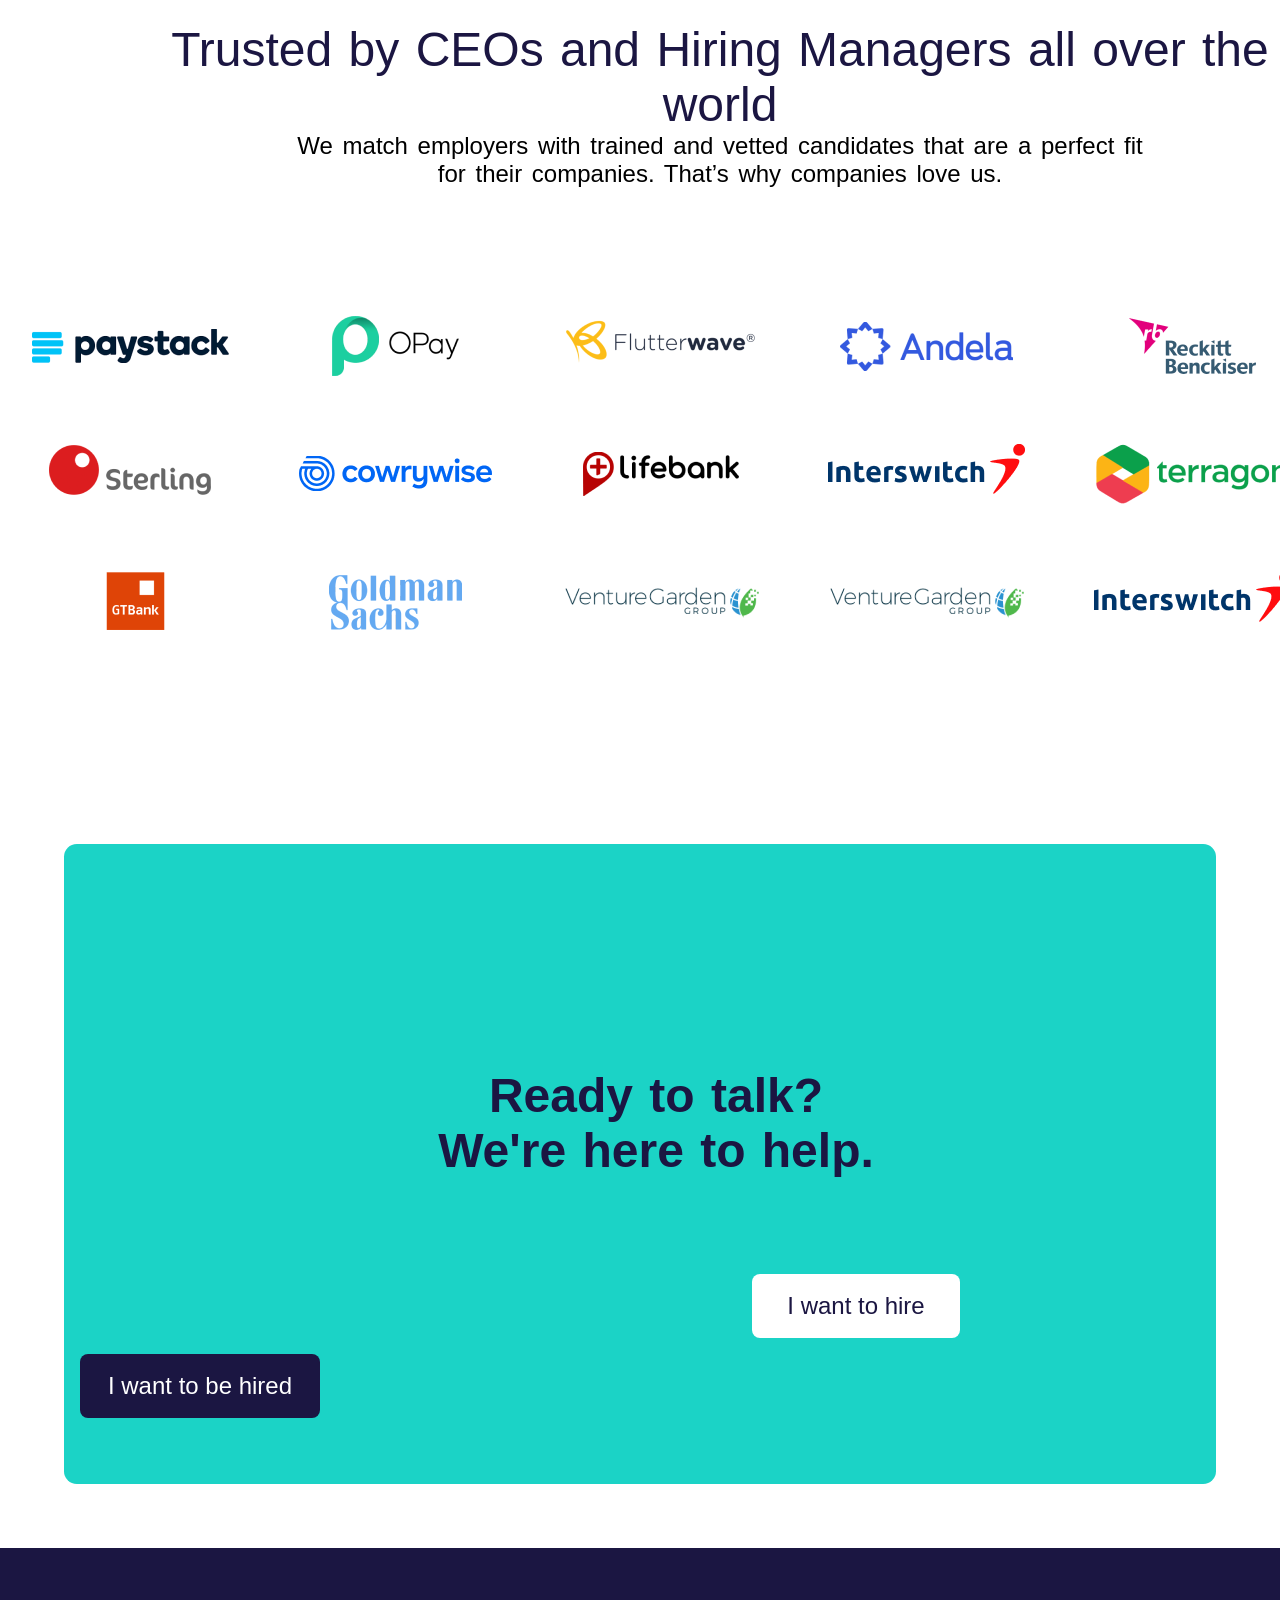
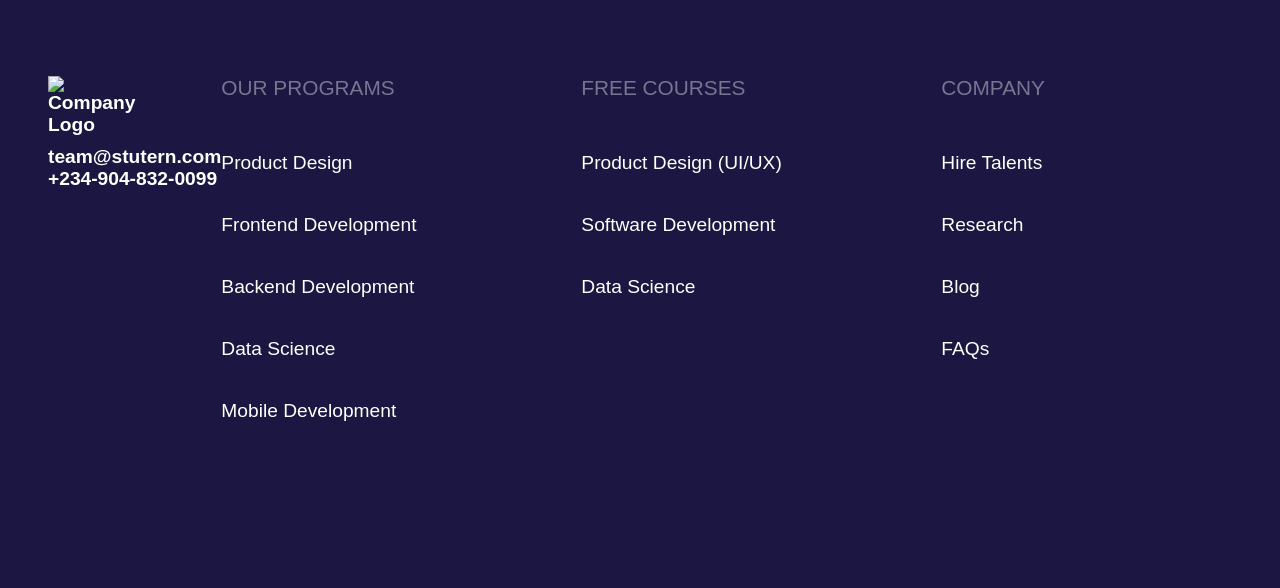
==== commit da384c93: "banks" ====
--- a/index.html
+++ b/index.html
@@ -167,21 +167,21 @@
     </p>
 
     <div class="bank">
-      <img src="../../../../Downloads/client-paystack.png" alt="" />
-      <img src="../../../../Downloads/client-opay.png" alt="" />
-      <img src="../../../../Downloads/client-flutterwave.png" alt="" />
-      <img src="../../../../Downloads/client-andela.png" alt="" />
-      <img src="../../../../Downloads/client-reckitt_benckiser.png" alt="" />
-      <img src="../../../../Downloads/client-sterling_bank.png" alt="" />
-      <img src="../../../../Downloads/client-cowrywise.png" alt="" />
-      <img src="../../../../Downloads/client-lifebank.png" alt="" />
-      <img src="../../../../Downloads/client-interswitch.png" alt="" />
-      <img src="../../../../Downloads/client-terragon.png" alt="" />
-      <img src="../../../../Downloads/client-gtbank.png" alt="" />
-      <img src="../../../../Downloads/client-goldman_sachs.png" alt="" />
-      <img src="../../../../Downloads/client-venture_garden.png" alt="" />
-      <img src="../../../../Downloads/client-venture_garden.png" alt="" />
-      <img src="../../../../Downloads/client-interswitch.png" alt="" />
+      <img src="client-paystack.png" alt="an image" />
+      <img src="client-opay.png" alt="an image" />
+      <img src="client-flutterwave.png" alt="an image" />
+      <img src="client-andela.png" alt="an image" />
+      <img src="client-reckitt_benckiser.png" alt="an image" />
+      <img src="client-sterling_bank.png" alt="an image" />
+      <img src="client-cowrywise.png" alt="an image" />
+      <img src="client-lifebank.png" alt="an image" />
+      <img src="client-interswitch.png" alt="an image" />
+      <img src="client-terragon.png" alt="an image" />
+      <img src="client-gtbank.png" alt="an image" />
+      <img src="client-goldman_sachs.png" alt="an image" />
+      <img src="client-venture_garden.png" alt="an image" />
+      <img src="client-venture_garden.png" alt="an image" />
+      <img src="client-interswitch.png" alt="an image " />
     </div>
     <div class="ready">
       <p class="talk">Ready to talk? <br />We're here to help.</p>
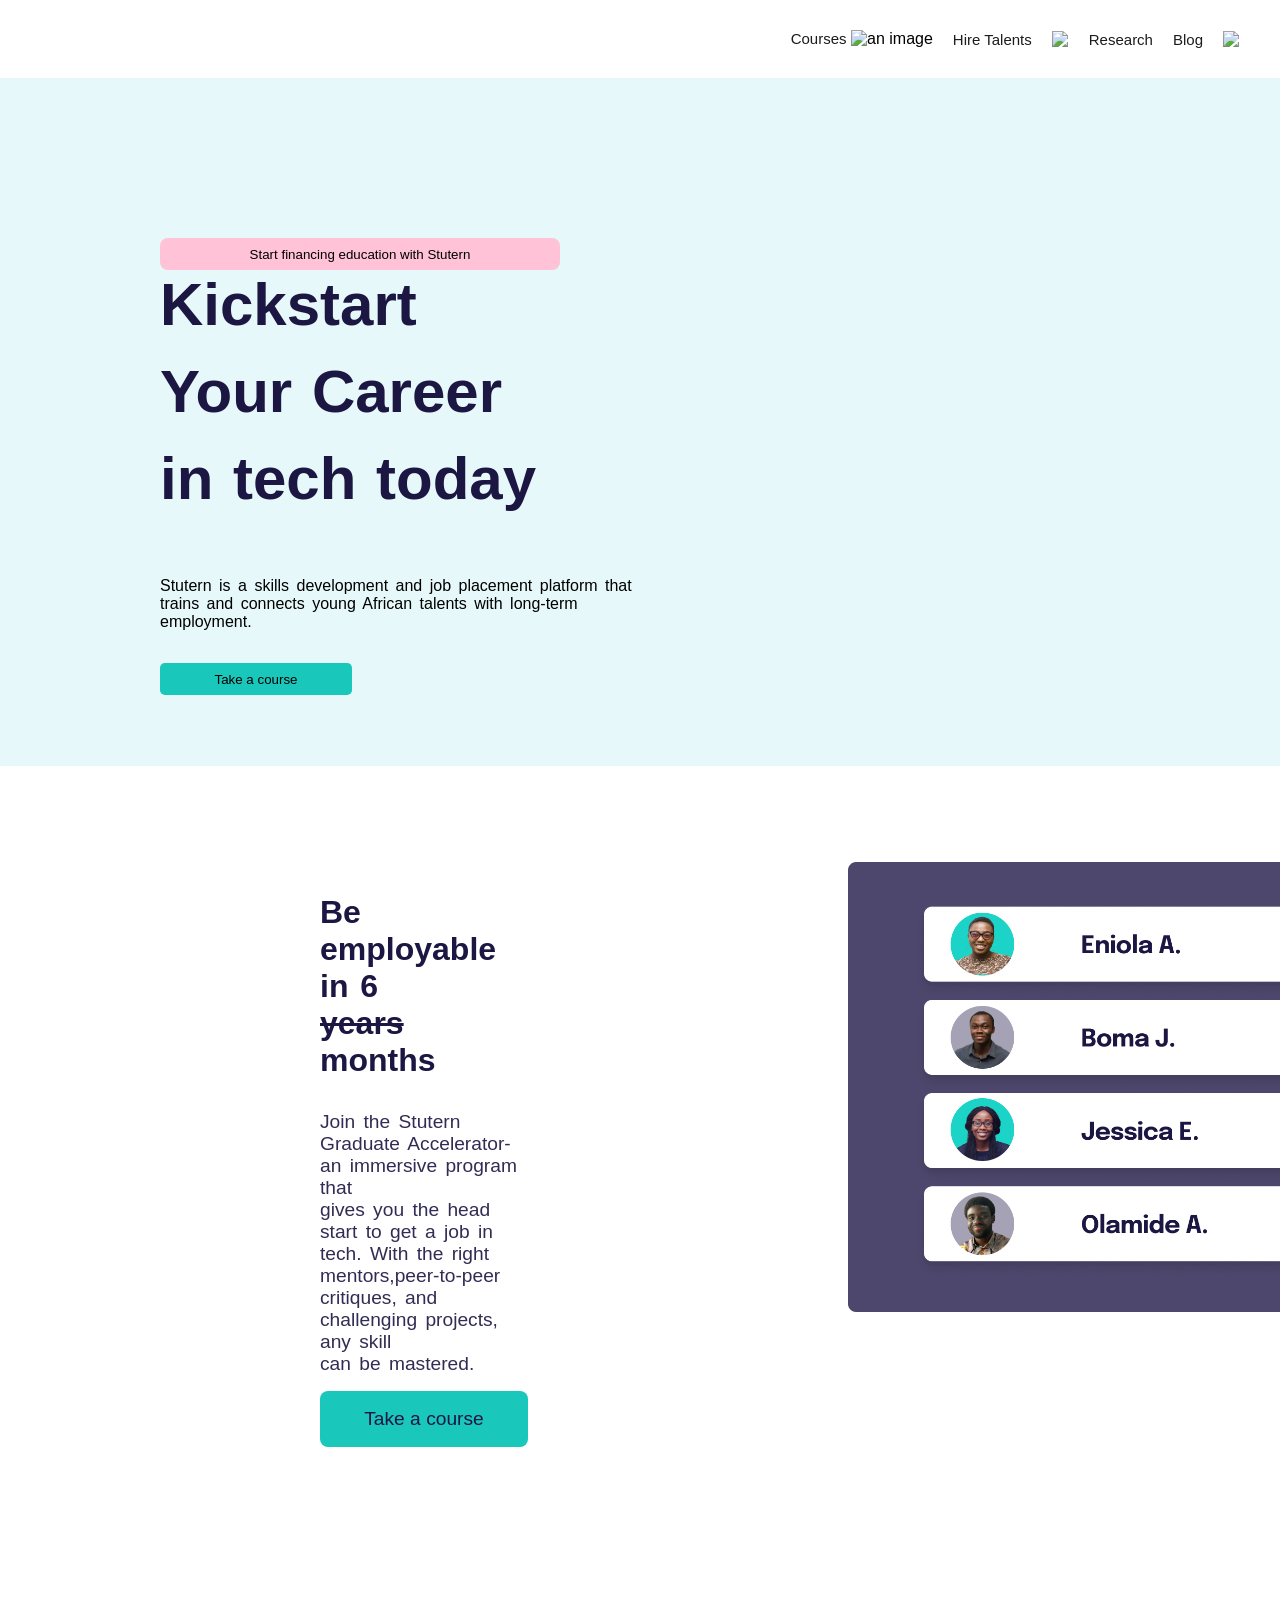
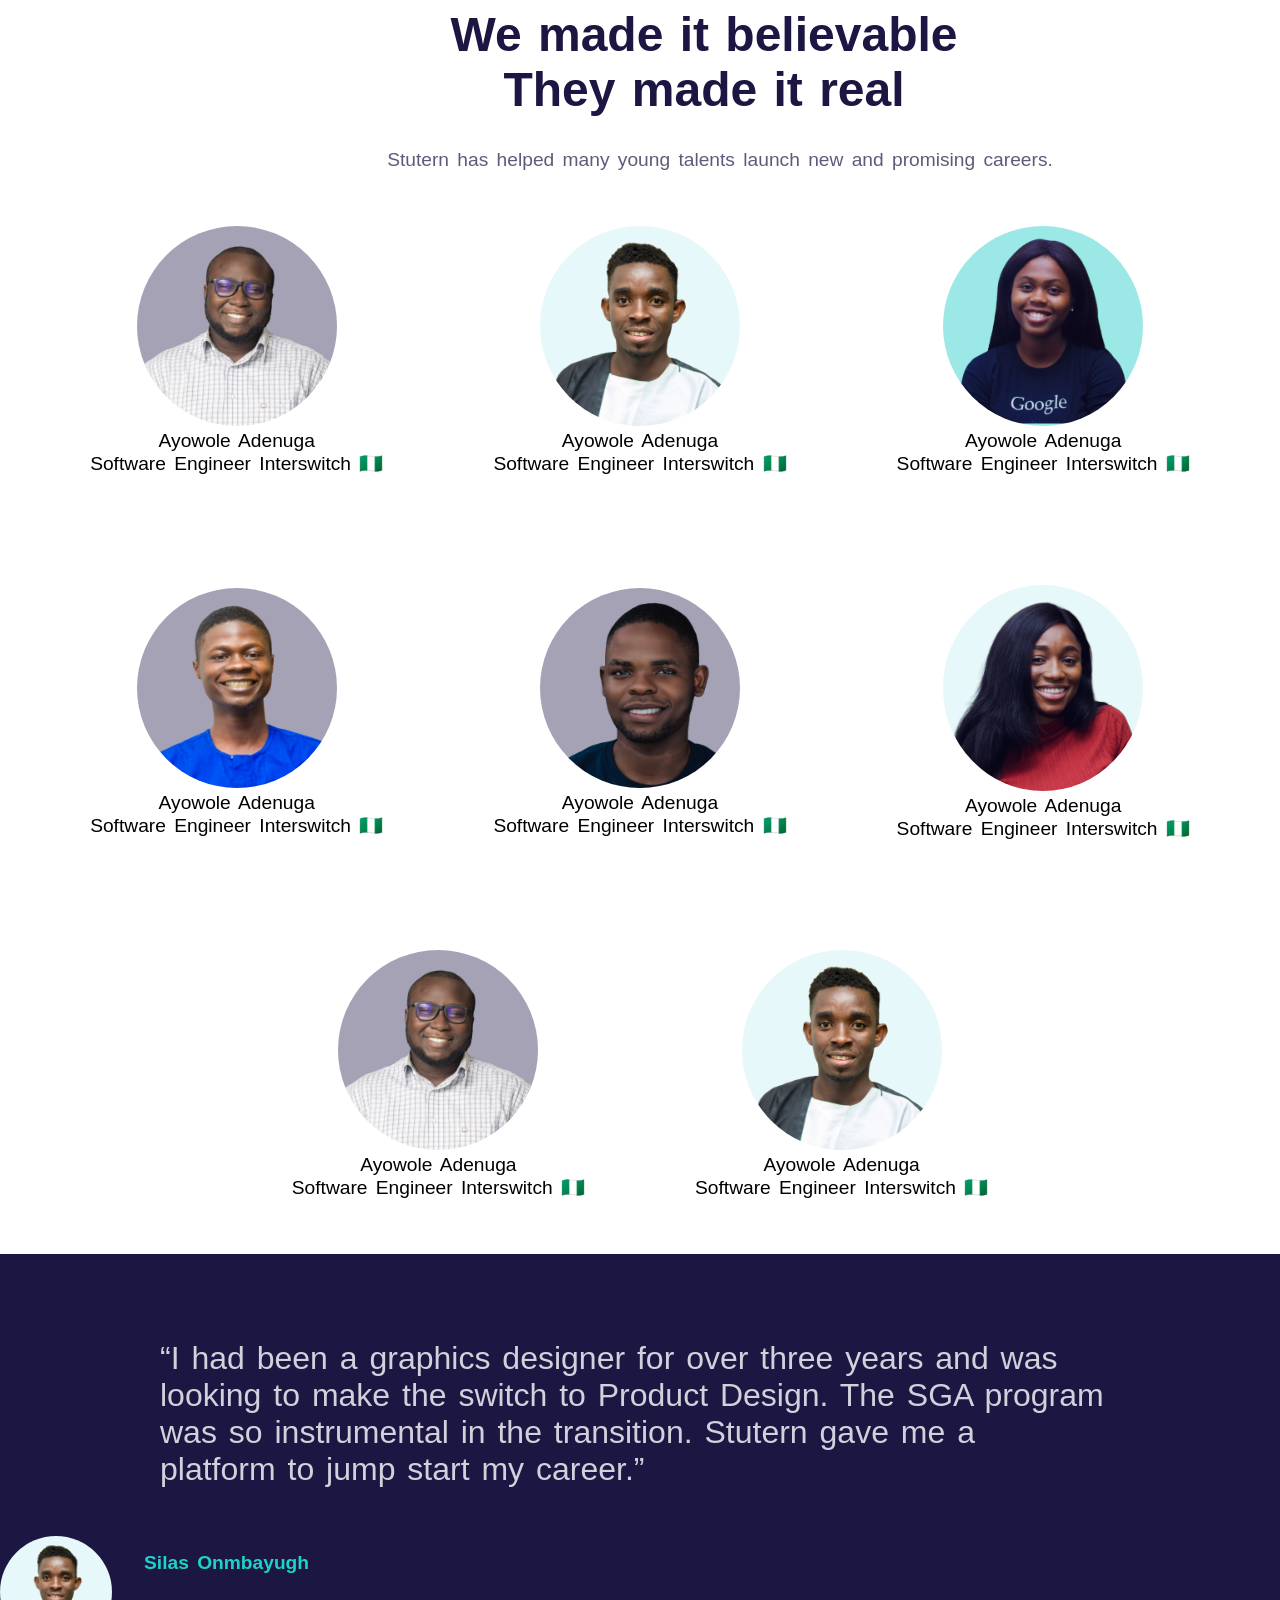
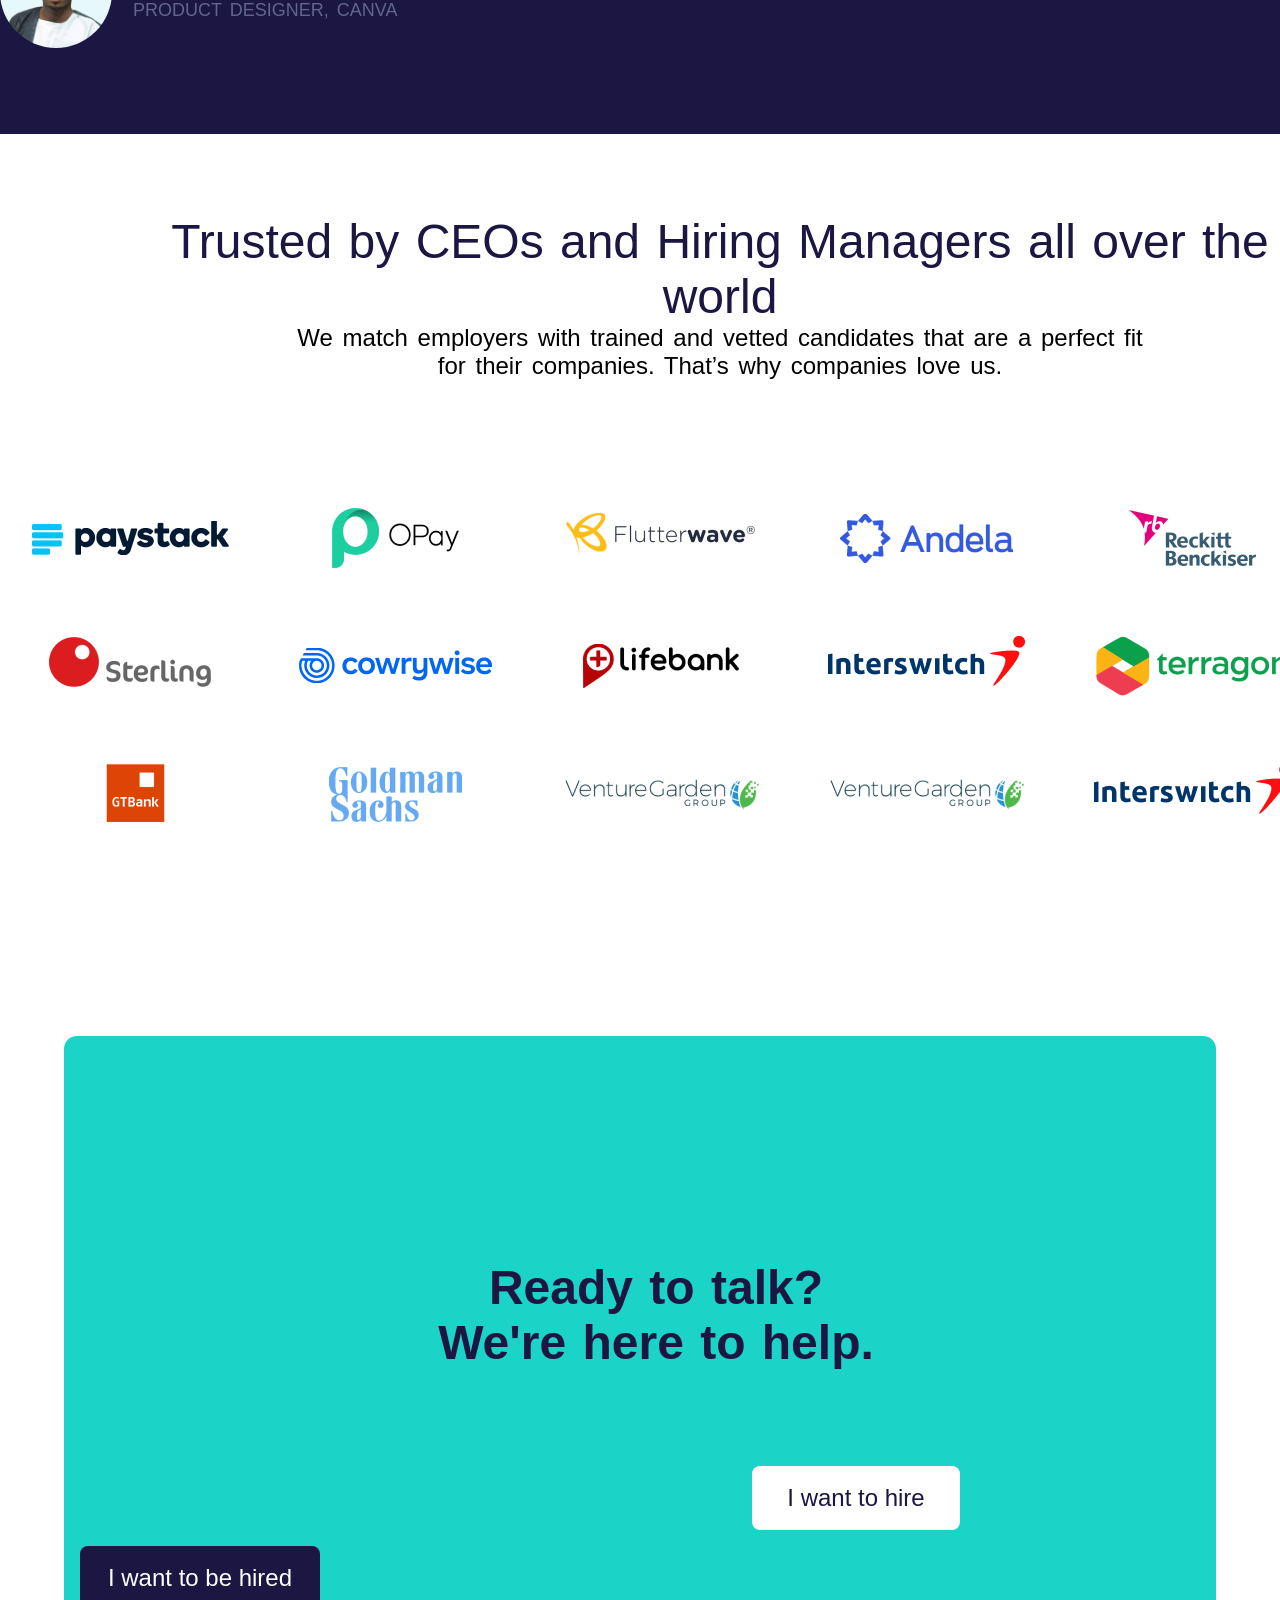
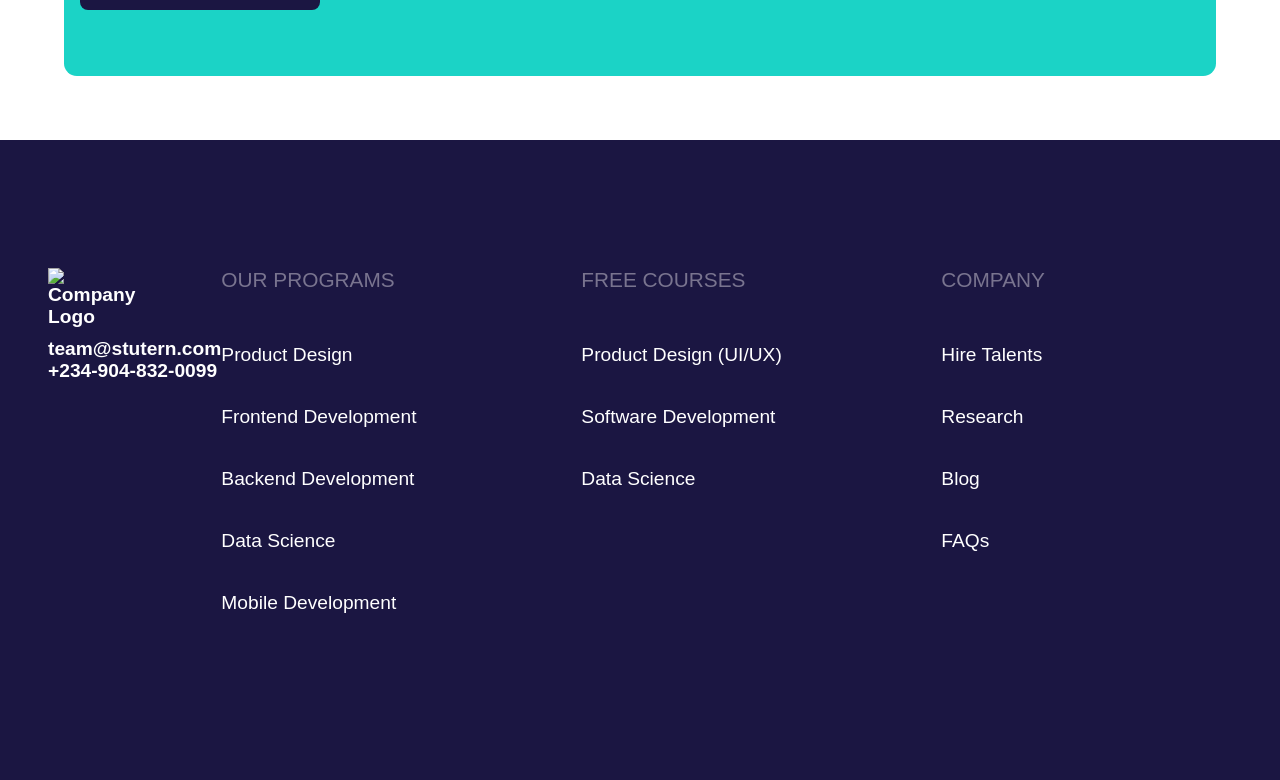
==== commit bad74edb: "account" ====
--- a/index.html
+++ b/index.html
@@ -123,21 +123,21 @@
         </p>
       </div>
       <div class="personCard">
-        <img src="../../../../Downloads/chinonso-2.png" alt="" width="200px" />
-        <p>
-          Ayowole Adenuga <br />
-          Software Engineer Interswitch 🇳🇬
-        </p>
-      </div>
-      <div class="personCard">
-        <img src="../../../../Downloads/ayowole-2.png" alt="" width="200px" />
-        <p>
-          Ayowole Adenuga <br />
-          Software Engineer Interswitch 🇳🇬
-        </p>
-      </div>
-      <div class="personCard">
-        <img src="../../../../Downloads/silas.png" alt="" width="200px" />
+        <img src="chinonso-2.png" alt="" width="200px" />
+        <p>
+          Ayowole Adenuga <br />
+          Software Engineer Interswitch 🇳🇬
+        </p>
+      </div>
+      <div class="personCard">
+        <img src="ayowole-2.png" alt="" width="200px" />
+        <p>
+          Ayowole Adenuga <br />
+          Software Engineer Interswitch 🇳🇬
+        </p>
+      </div>
+      <div class="personCard">
+        <img src="silas.png" alt="" width="200px" />
         <p>
           Ayowole Adenuga <br />
           Software Engineer Interswitch 🇳🇬
@@ -153,7 +153,7 @@
         platform to jump start my career.”
       </p>
       <div class="meji">
-      <img class="meat" src="../../../../Downloads/silas.png" alt="" width="200px" />
+      <img class="meat" src="silas.png" alt="" width="200px" />
       <p class="silas">Silas Onmbayugh</p> <br><br><p class="vivi">PRODUCT DESIGNER, CANVA</p>
       
       </div>
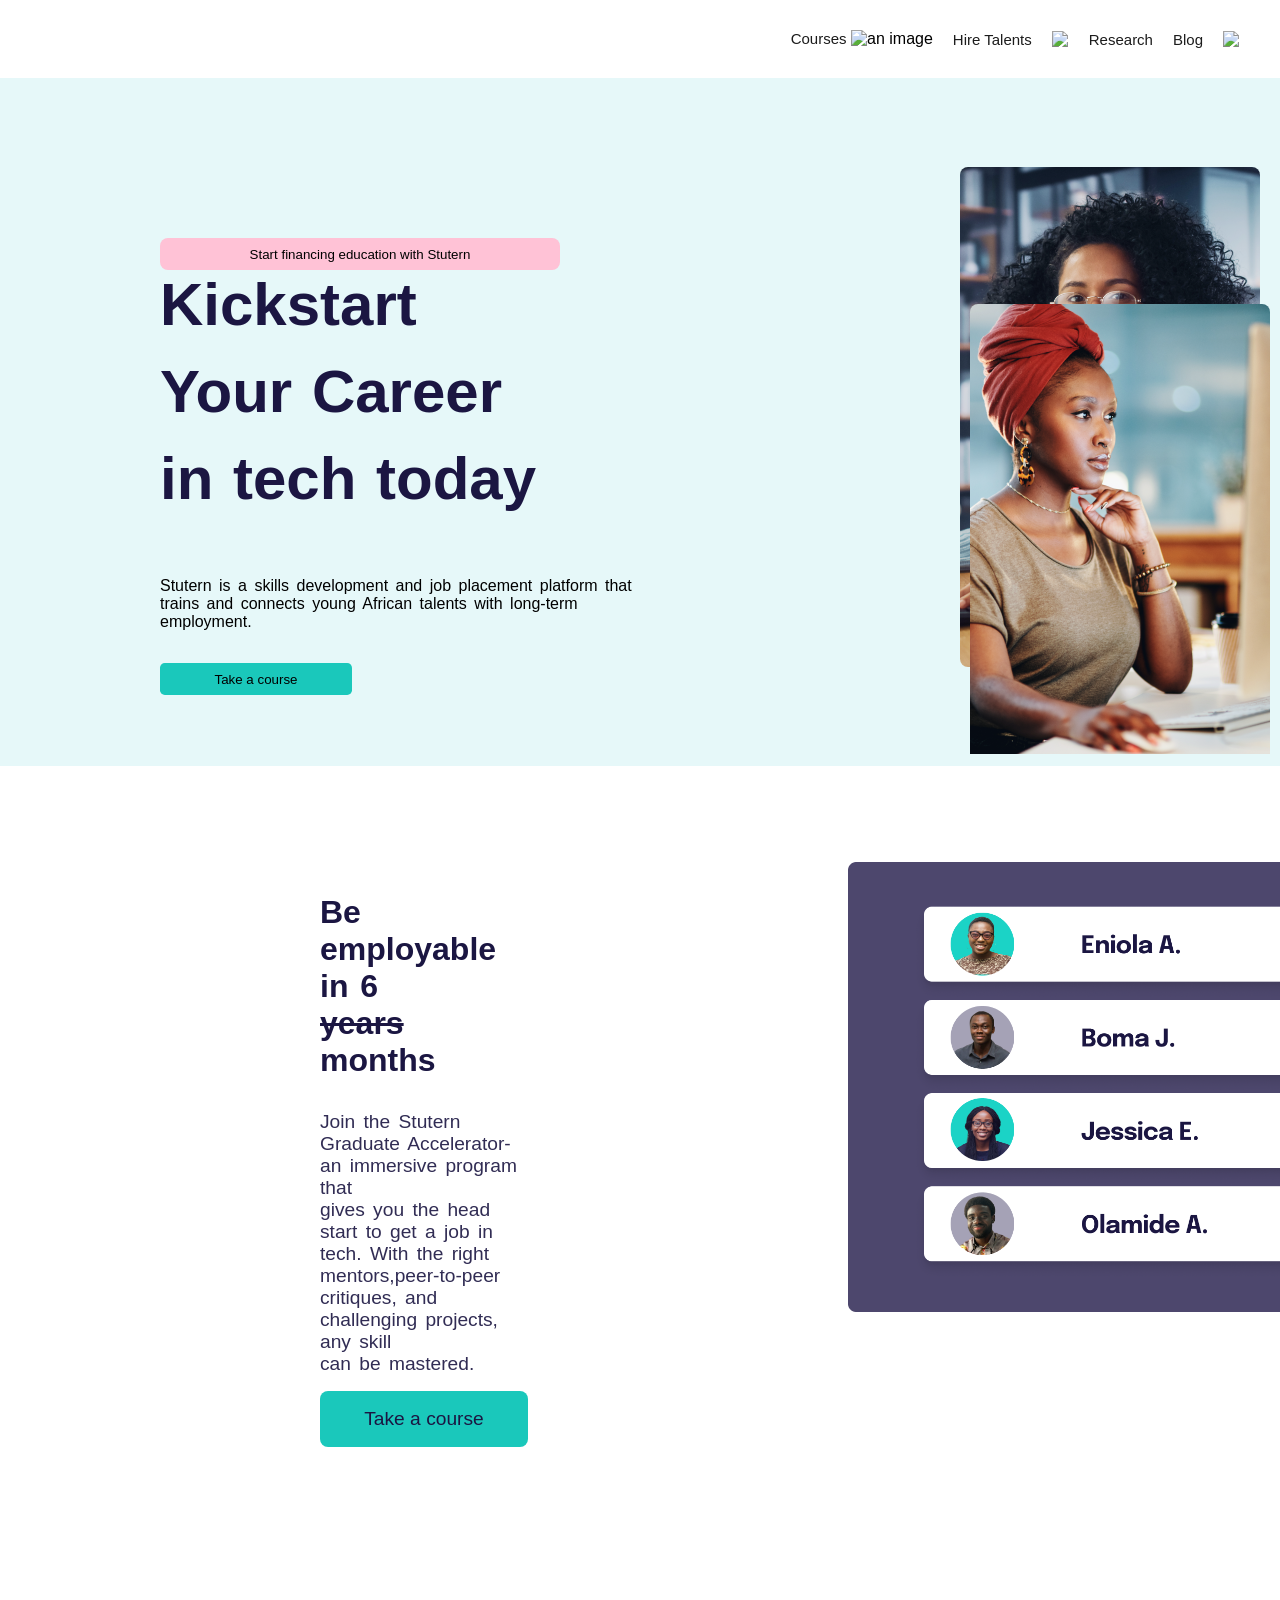
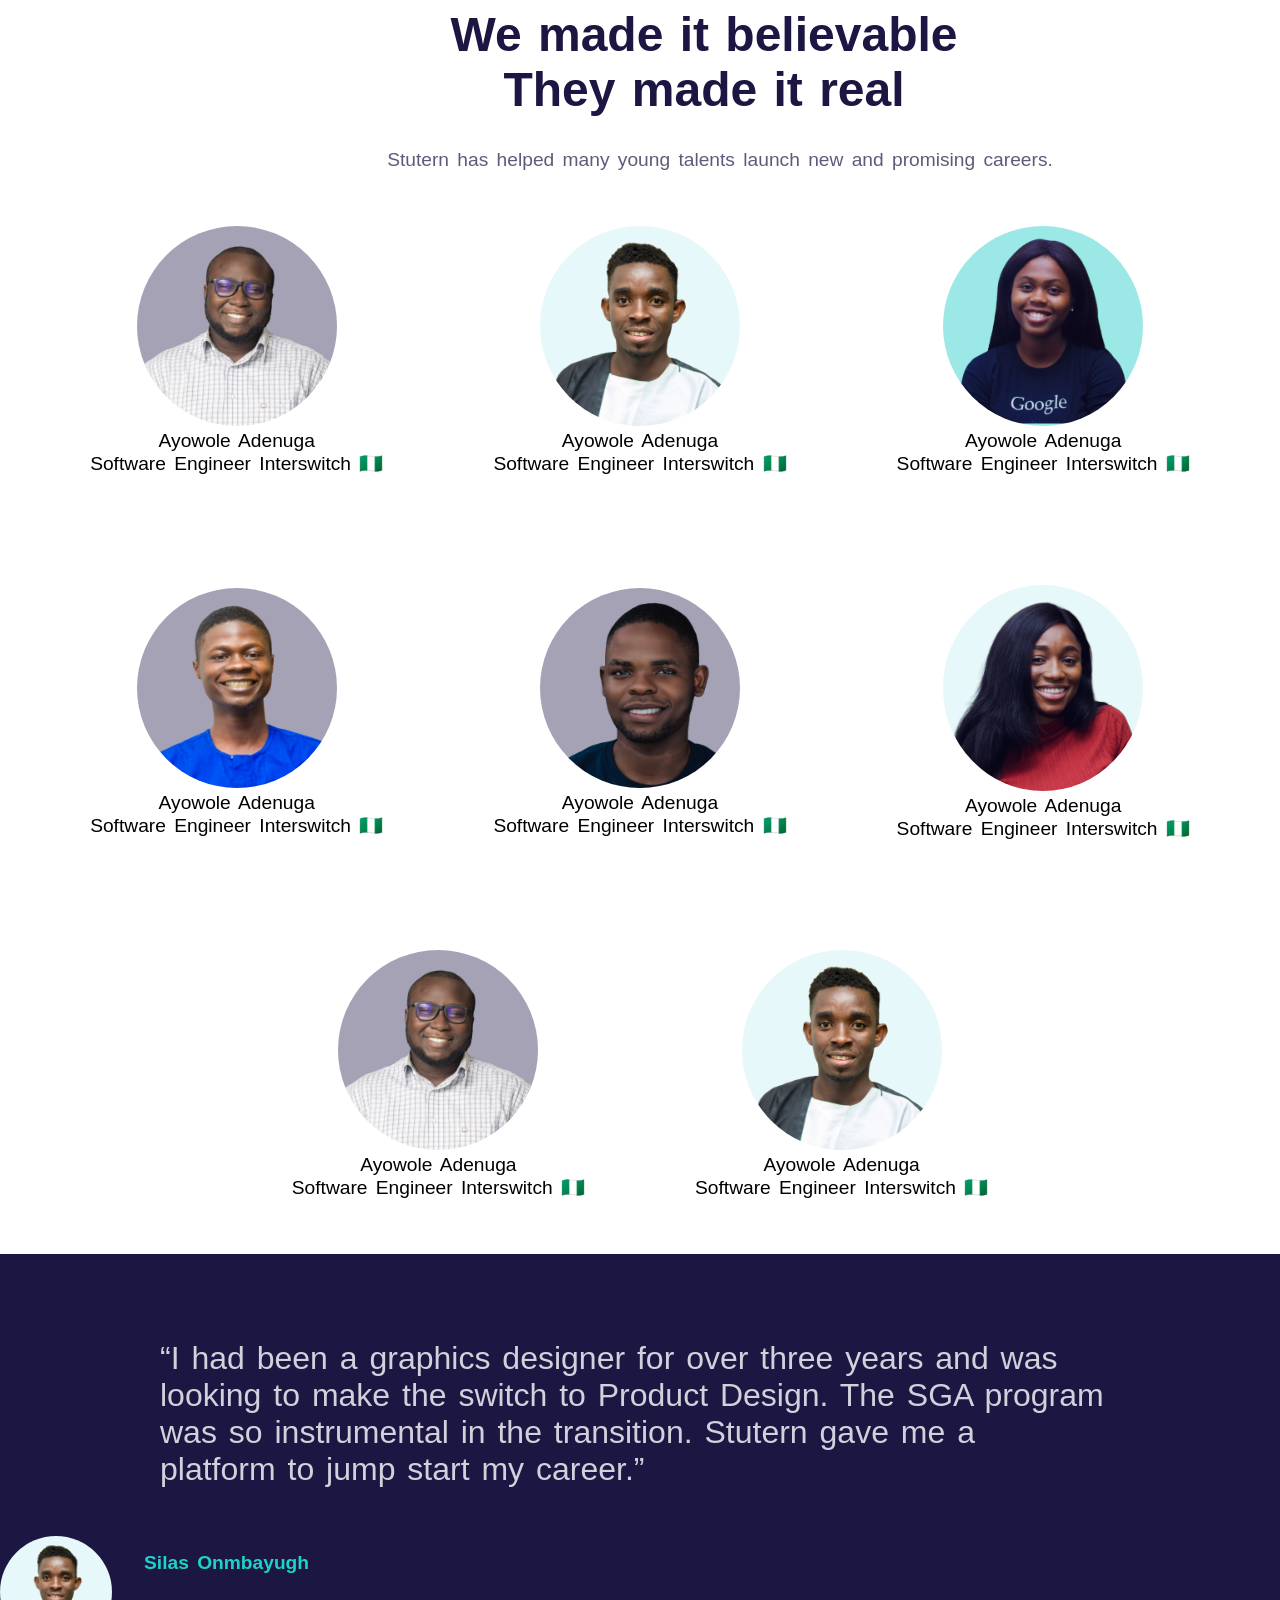
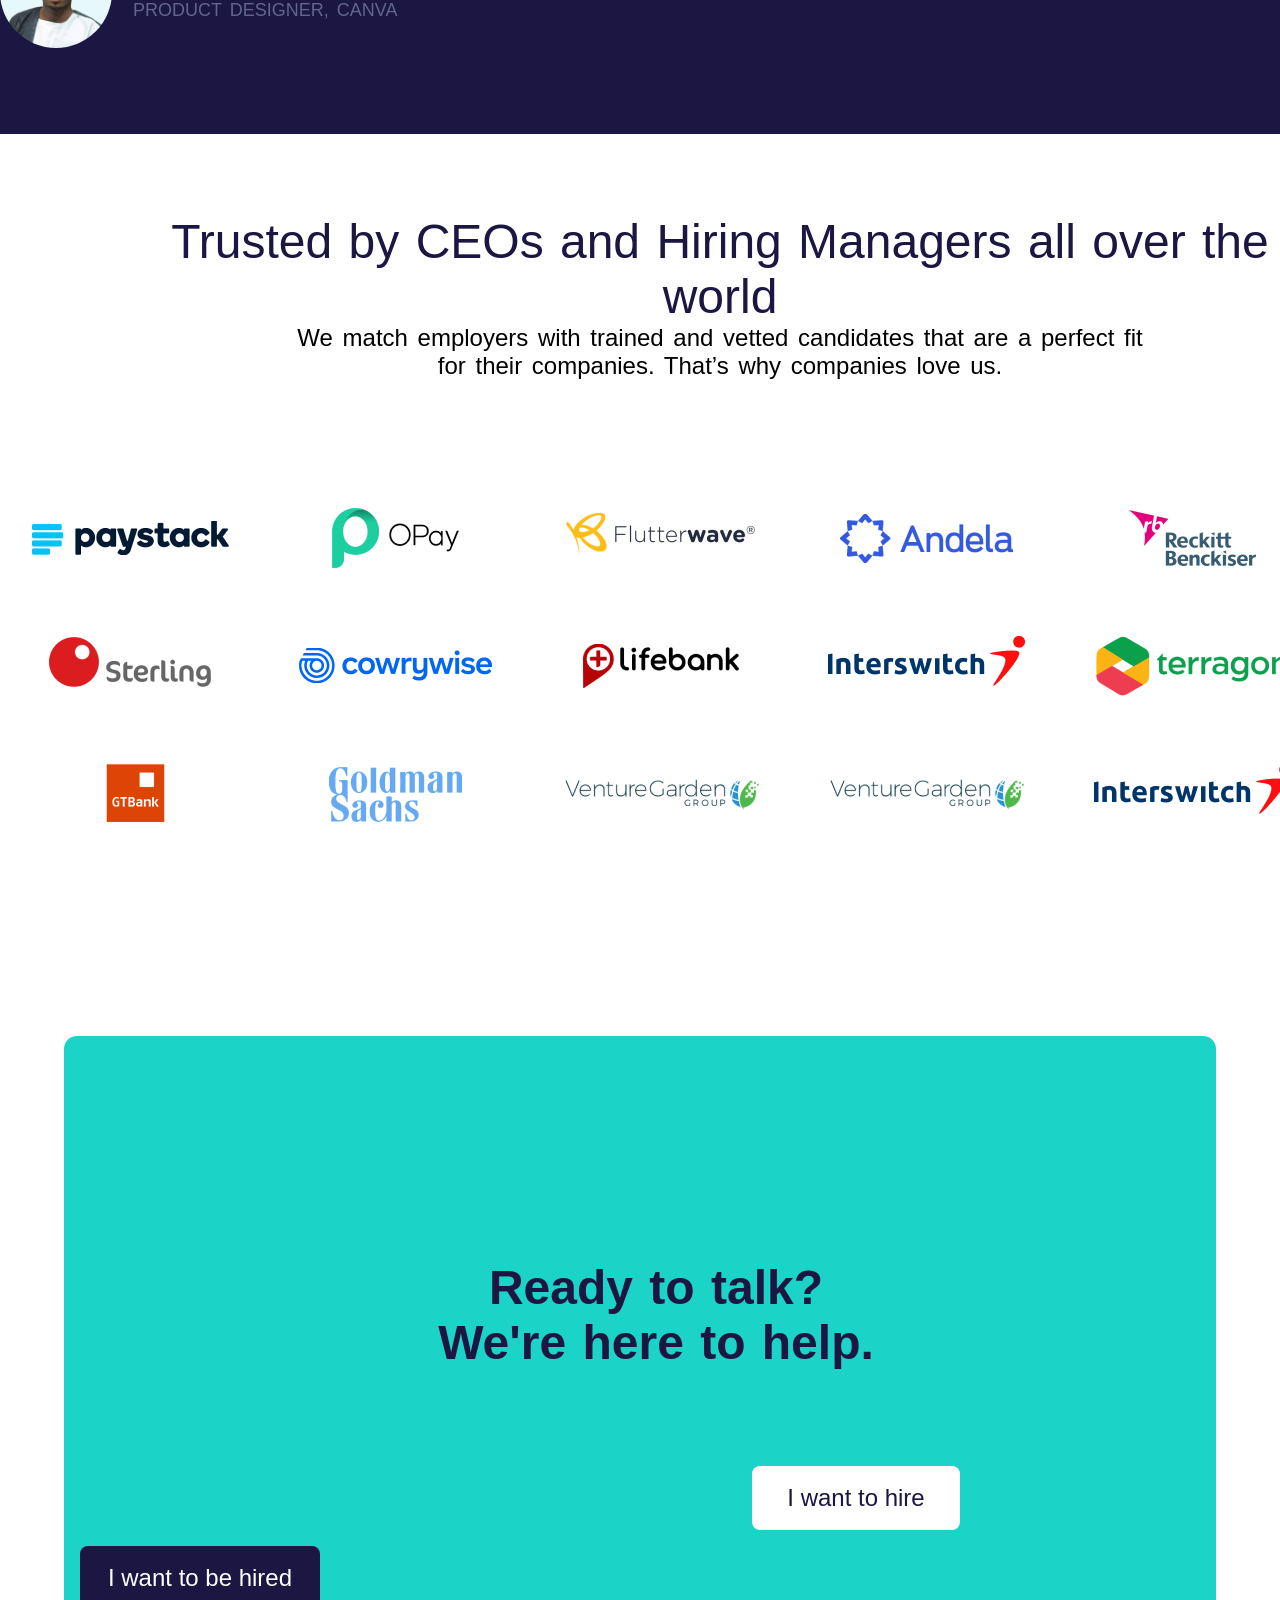
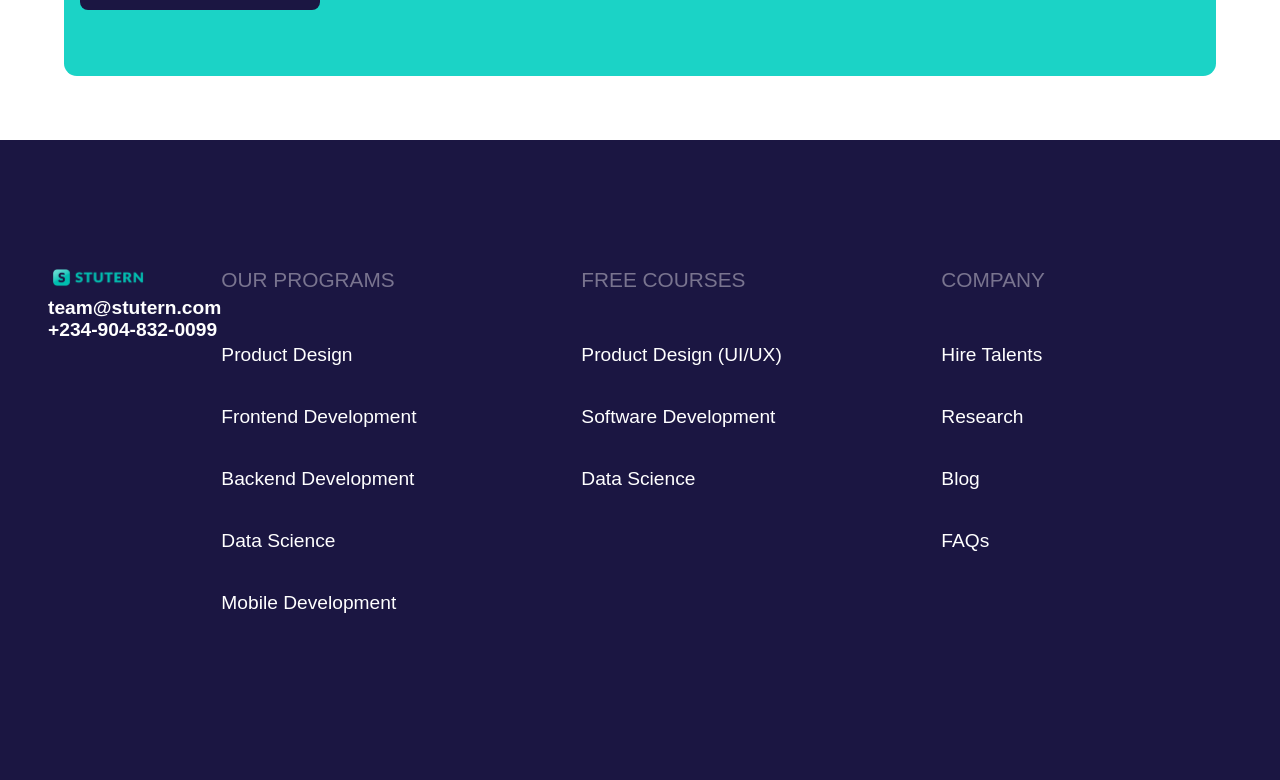
==== commit e76201d1: "company" ====
--- a/index.html
+++ b/index.html
@@ -193,7 +193,7 @@
       <div class="barbie">
         <!-- Left-Aligned Logo and Contact Information -->
         <div class="contact-info">
-          <img src="logo.png" alt="Company Logo" class="logo" />team@stutern.com
+          <img src="fish-removebg-preview.png" alt="Company Logo" class="logo" />team@stutern.com
           <br />
           +234-904-832-0099
           <!-- Logo image -->
--- a/D2W4 STUTERN Classwork.css
+++ b/D2W4 STUTERN Classwork.css
@@ -74,7 +74,7 @@
     /* bottom: 10rem; */
     border-radius: 0.5rem 0.5rem 0 0;
     position: relative;
-    background: url(../../../../Downloads/red\ girl.png);
+    background: url("red\ girl.png");
     background-position: center;
     background-size: cover;
 }
@@ -86,7 +86,7 @@
     position: relative;
     bottom: 33rem;
     border-radius: 0.5rem;
-    background: url(../../../../Downloads/blue\ girl.png);
+    background: url("blue\ girl.png");
     background-position: center;
     background-size: cover;
 }
